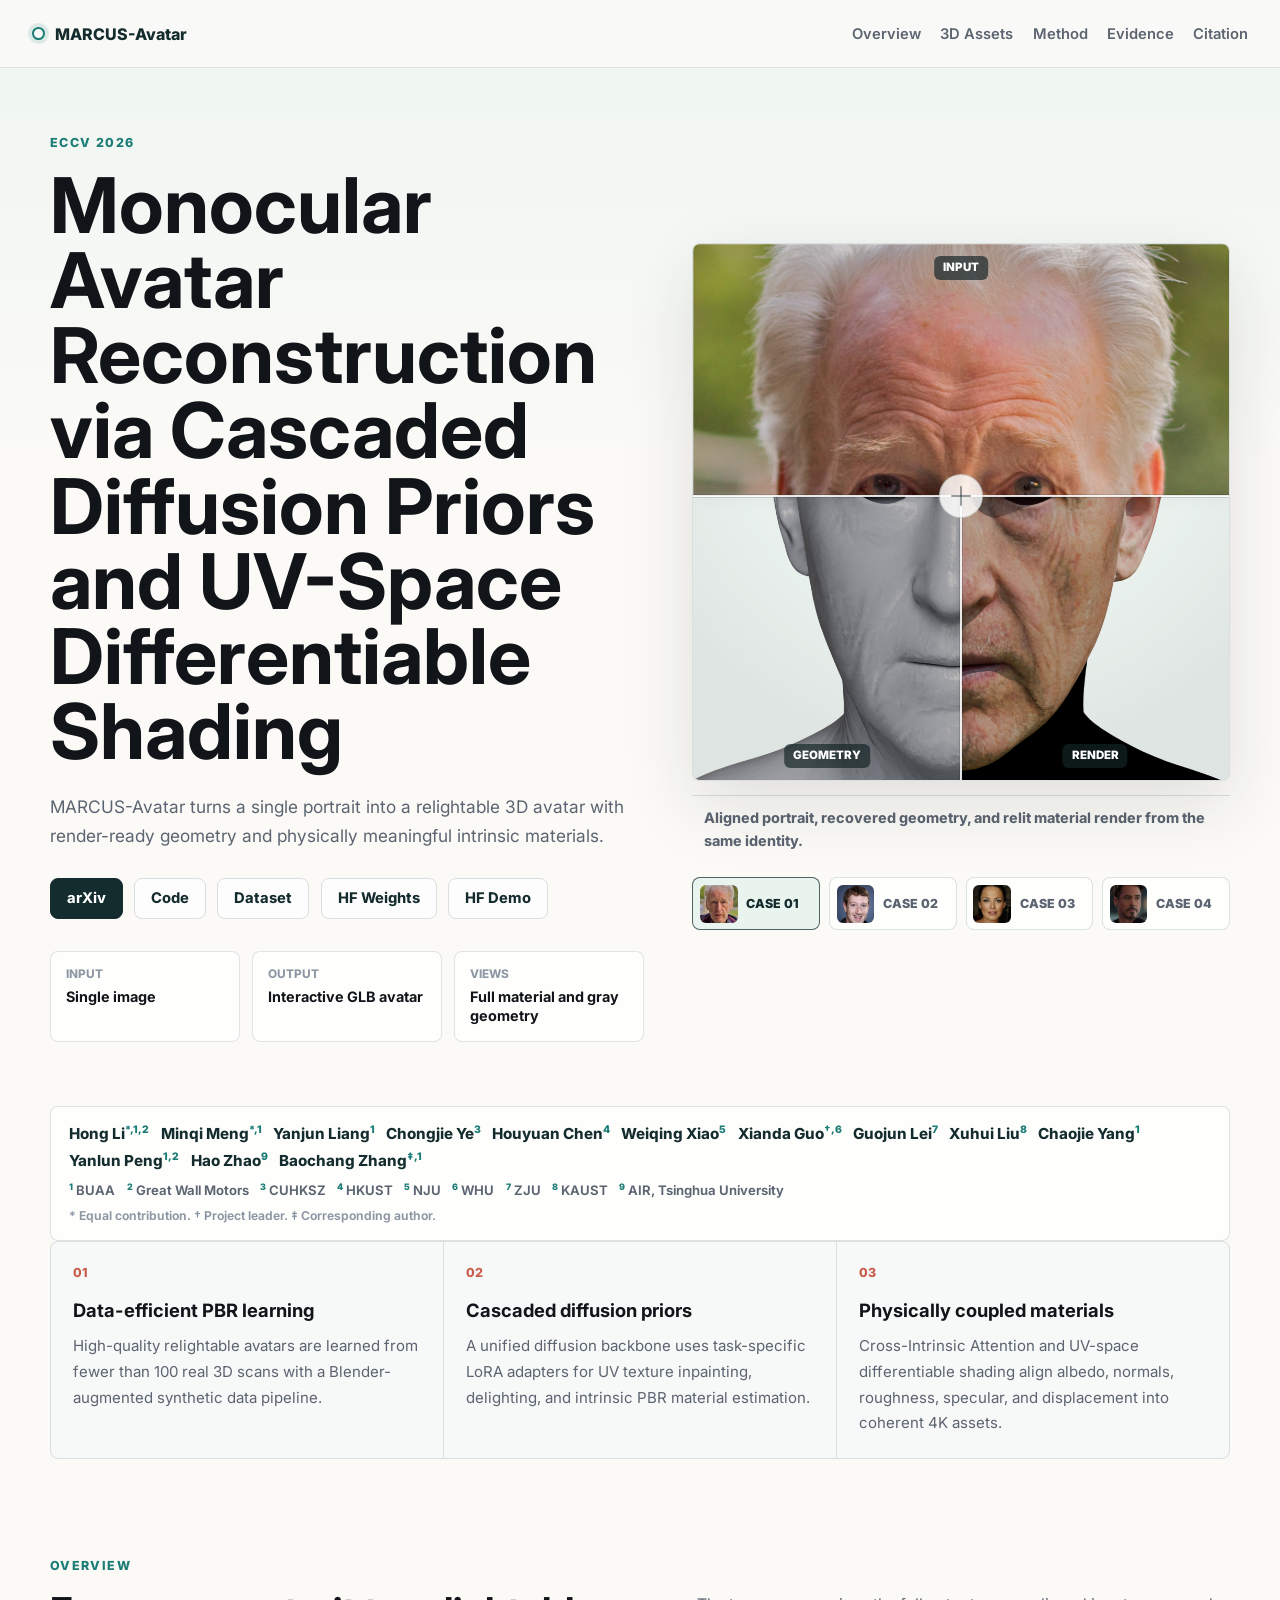
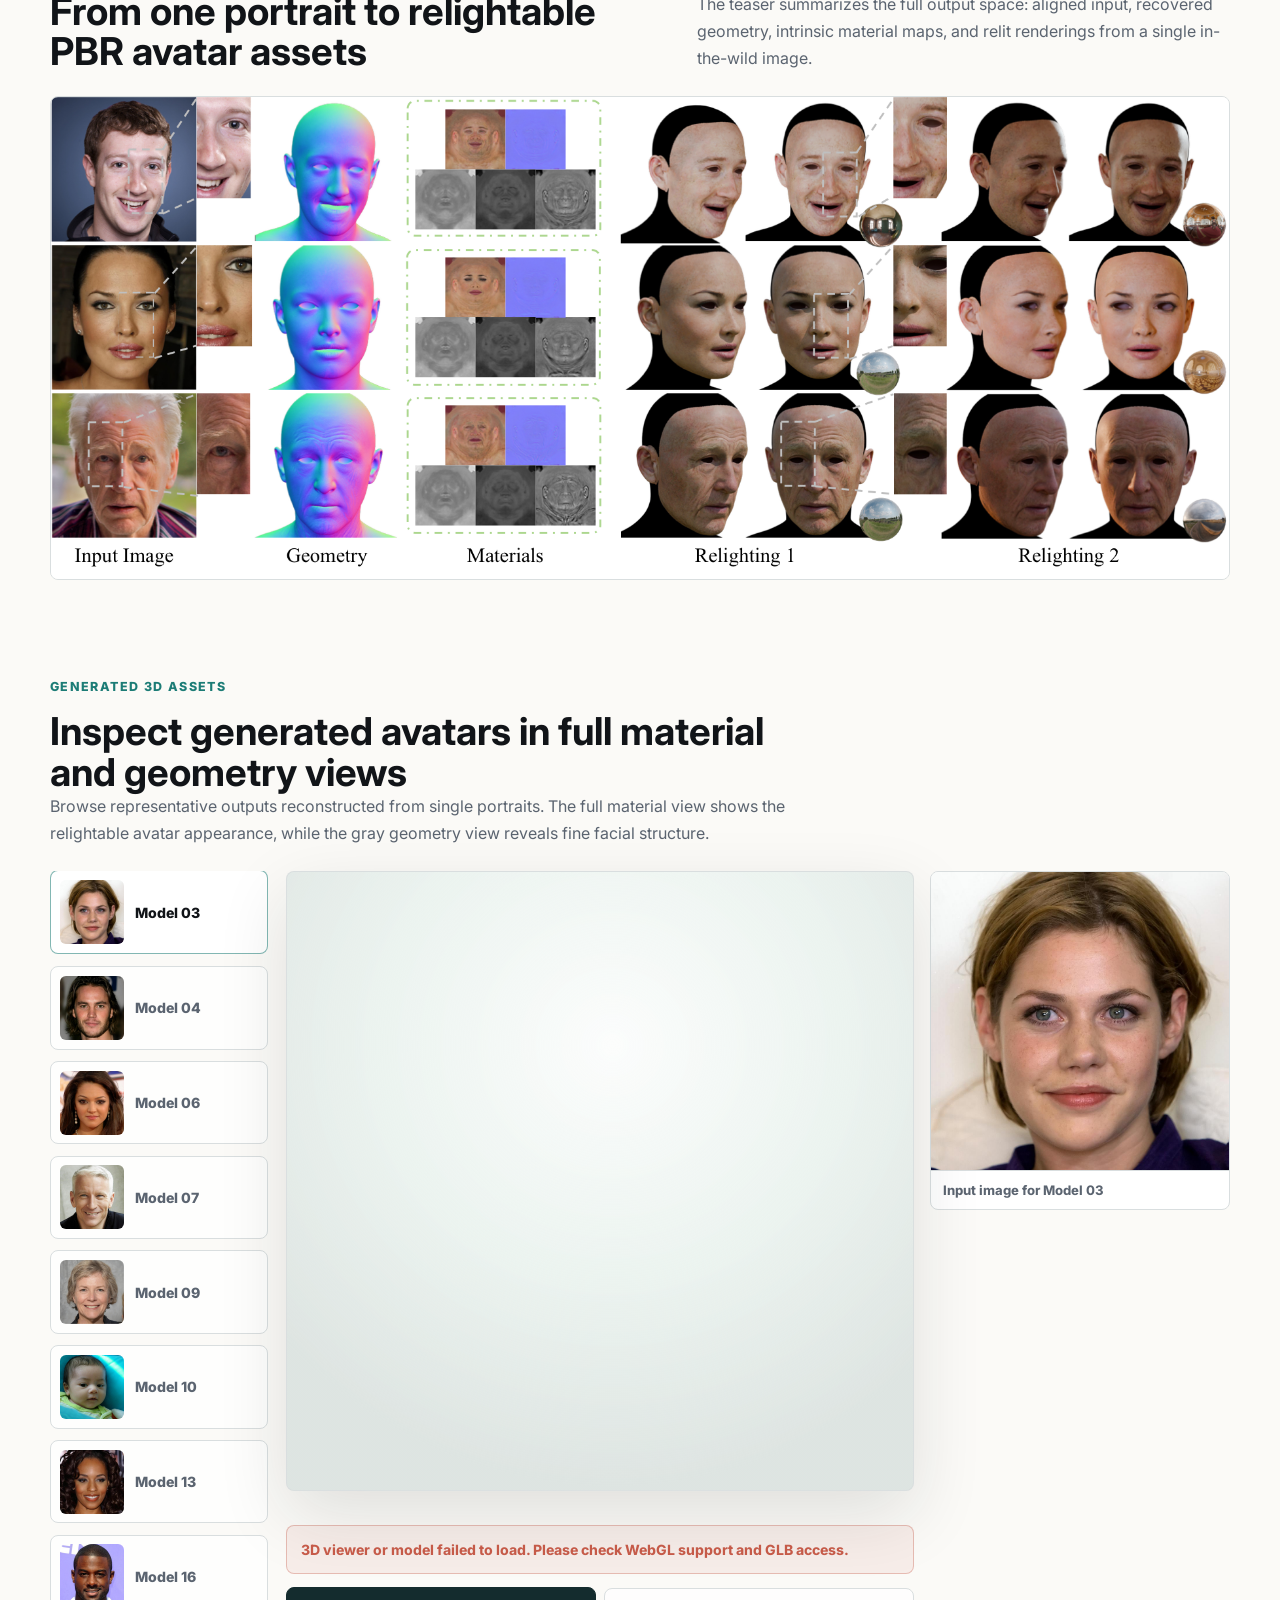
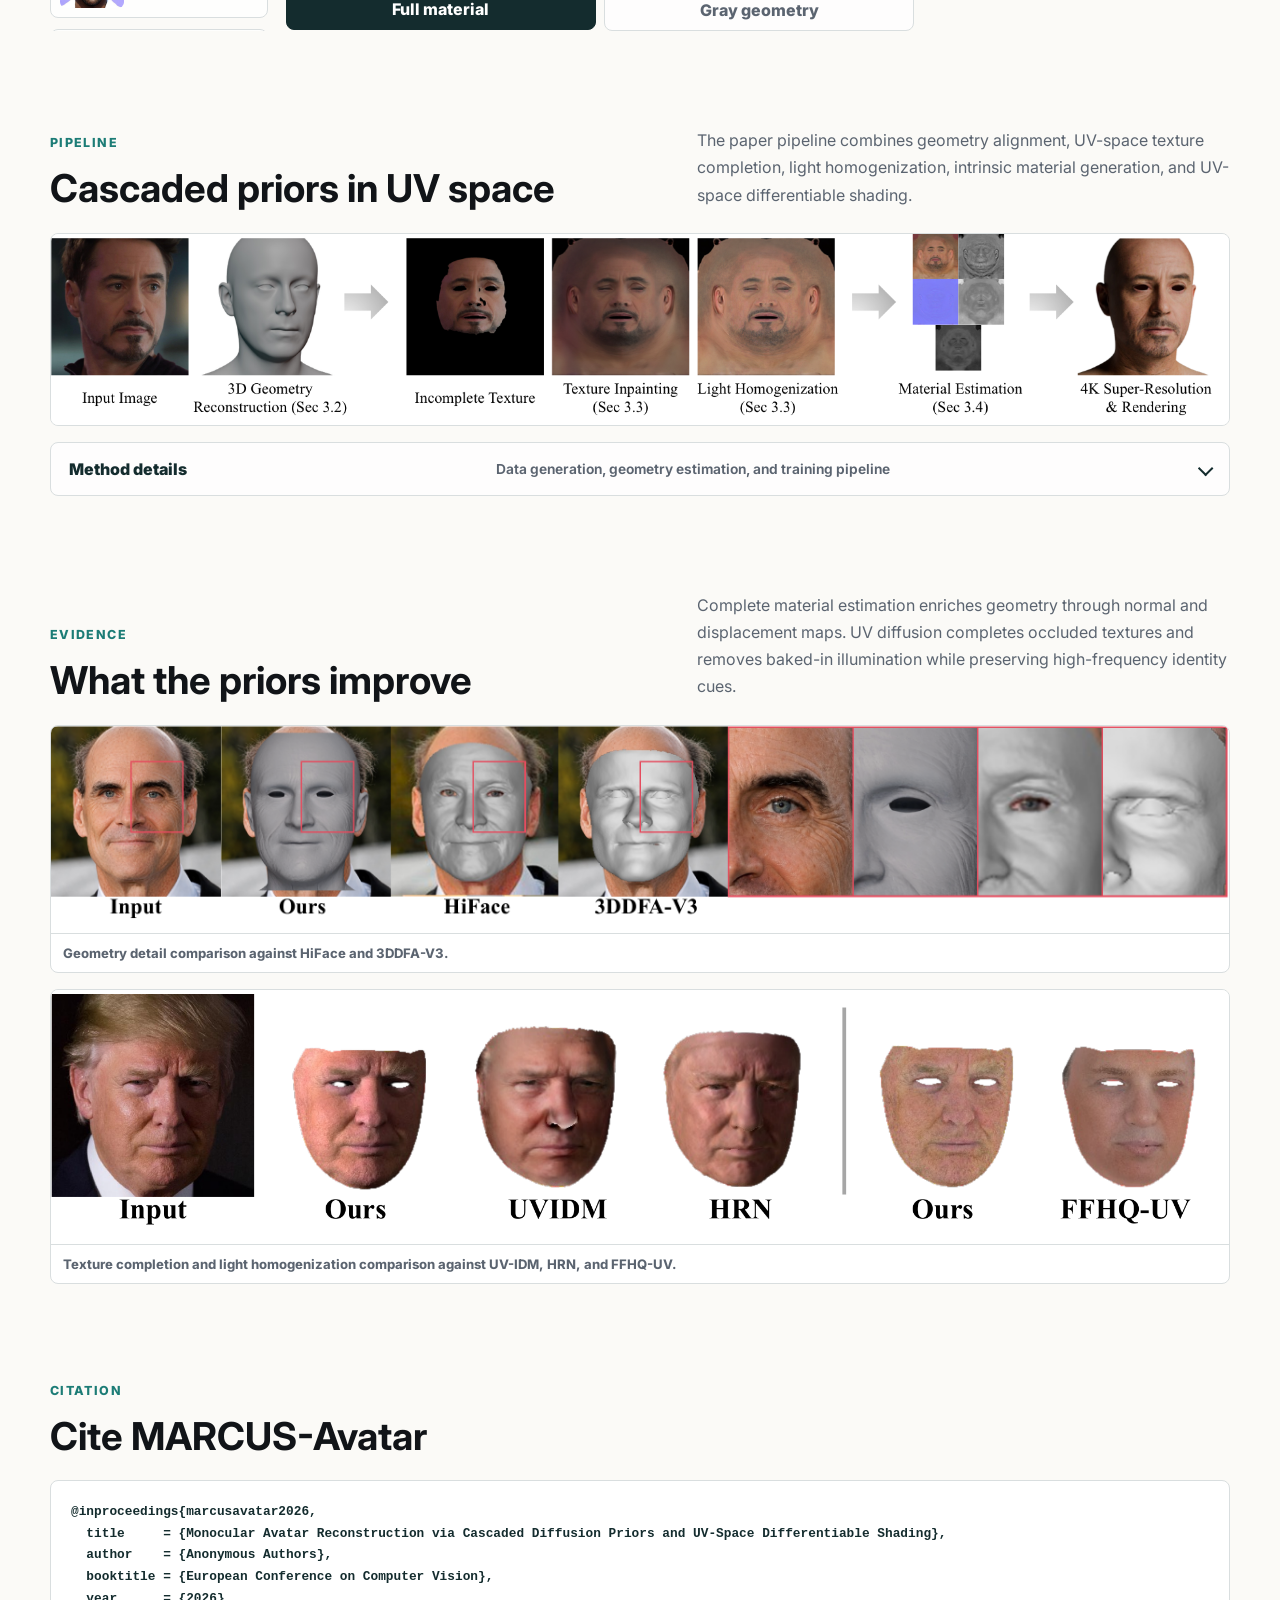
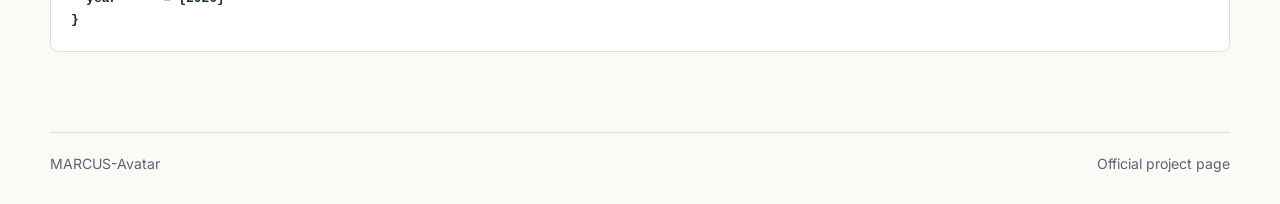
==== index.html @ bec868ec "feat: add author and affiliation strip" ====
<!doctype html>
<html lang="en">
  <head>
    <meta charset="utf-8" />
    <meta name="viewport" content="width=device-width, initial-scale=1" />
    <meta
      name="description"
      content="Official project page for MARCUS-Avatar, a monocular avatar reconstruction method with cascaded diffusion priors and UV-space differentiable shading."
    />
    <title>MARCUS-Avatar</title>
    <link rel="preconnect" href="https://fonts.googleapis.com" />
    <link rel="preconnect" href="https://fonts.gstatic.com" crossorigin />
    <link
      href="https://fonts.googleapis.com/css2?family=Inter:wght@400;500;600;700;800&display=swap"
      rel="stylesheet"
    />
    <script>
      document.documentElement.classList.add("js");
    </script>
    <script type="module" src="assets/vendor/model-viewer.min.js"></script>
    <script>
      window.addEventListener("DOMContentLoaded", () => {
        window.setTimeout(() => {
          if (!customElements.get("model-viewer")) {
            document.documentElement.classList.add("model-viewer-failed");
          }
        }, 1500);
      });
    </script>
    <link rel="stylesheet" href="styles.css" />
  </head>
  <body>
    <header class="site-header" aria-label="Primary">
      <a class="brand" href="#top" aria-label="MARCUS-Avatar home">
        <span class="brand-mark"></span>
        <span>MARCUS-Avatar</span>
      </a>
      <nav class="nav-links" aria-label="Sections">
        <a href="#overview">Overview</a>
        <a href="#assets">3D Assets</a>
        <a href="#method">Method</a>
        <a href="#evidence">Evidence</a>
        <a href="#citation">Citation</a>
      </nav>
    </header>

    <main id="top">
      <section class="hero section-band">
        <div class="hero-copy reveal">
          <p class="eyebrow">ECCV 2026</p>
          <h1>Monocular Avatar Reconstruction via Cascaded Diffusion Priors and UV-Space Differentiable Shading</h1>
          <p class="hero-lede">
            MARCUS-Avatar turns a single portrait into a relightable 3D avatar with render-ready geometry and
            physically meaningful intrinsic materials.
          </p>
          <div class="action-row" aria-label="Project links">
            <a class="action primary" href="#">arXiv</a>
            <a class="action" href="https://github.com/Luh1124/MARCUS-Avatar">Code</a>
            <a class="action" href="#">Dataset</a>
            <a class="action" href="#">HF Weights</a>
            <a class="action" href="#">HF Demo</a>
          </div>
          <dl class="hero-stats" aria-label="Highlights">
            <div>
              <dt>Input</dt>
              <dd>Single image</dd>
            </div>
            <div>
              <dt>Output</dt>
              <dd>Interactive GLB avatar</dd>
            </div>
            <div>
              <dt>Views</dt>
              <dd>Full material and gray geometry</dd>
            </div>
          </dl>
        </div>

        <div class="hero-stage reveal" aria-label="MARCUS-Avatar layered comparison">
          <figure class="tri-compare" data-tri-compare style="--split-x: 50%; --split-y: 47%">
            <div class="compare-frame">
              <img
                class="compare-layer compare-input"
                src="assets/cover/21220/hr_align_img.png"
                alt="Aligned input portrait"
              />
              <img class="compare-layer compare-geometry" src="assets/cover/21220/geo.png" alt="Recovered geometry" />
              <img
                class="compare-layer compare-render"
                src="assets/cover/21220/r00.png"
                alt="Relit material render"
              />
              <span class="compare-divider compare-divider-y" aria-hidden="true"></span>
              <span class="compare-divider compare-divider-x" aria-hidden="true"></span>
              <button
                class="compare-handle"
                data-control="corner"
                type="button"
                aria-label="Move comparison split point"
                aria-valuetext="X 50%, Y 47%"
              ></button>
              <div class="compare-labels" aria-hidden="true">
                <span class="compare-label-input">Input</span>
                <span class="compare-label-geometry">Geometry</span>
                <span class="compare-label-render">Render</span>
              </div>
            </div>
            <figcaption>Aligned portrait, recovered geometry, and relit material render from the same identity.</figcaption>
            <div class="compare-casebar" aria-label="Comparison identity">
              <button class="compare-case is-active" data-cover-case="0" type="button" aria-pressed="true">
                <img src="assets/cover/21220/hr_align_img.png" alt="" />
                <span>Case 01</span>
              </button>
              <button class="compare-case" data-cover-case="1" type="button" aria-pressed="false">
                <img src="assets/cover/zakeboge/hr_align_img.png" alt="" />
                <span>Case 02</span>
              </button>
              <button class="compare-case" data-cover-case="2" type="button" aria-pressed="false">
                <img src="assets/cover/res_1768932471/hr_align_img.png" alt="" />
                <span>Case 03</span>
              </button>
              <button class="compare-case" data-cover-case="3" type="button" aria-pressed="false">
                <img src="assets/cover/res_1768655527/hr_align_img.png" alt="" />
                <span>Case 04</span>
              </button>
            </div>
          </figure>
        </div>
      </section>

      <section class="author-section section-band reveal" aria-label="Authors and affiliations">
        <div class="author-block">
          <p class="author-list">
            <span>Hong Li<sup>*,1,2</sup></span>
            <span>Minqi Meng<sup>*,1</sup></span>
            <span>Yanjun Liang<sup>1</sup></span>
            <span>Chongjie Ye<sup>3</sup></span>
            <span>Houyuan Chen<sup>4</sup></span>
            <span>Weiqing Xiao<sup>5</sup></span>
            <span>Xianda Guo<sup>†,6</sup></span>
            <span>Guojun Lei<sup>7</sup></span>
            <span>Xuhui Liu<sup>8</sup></span>
            <span>Chaojie Yang<sup>1</sup></span>
            <span>Yanlun Peng<sup>1,2</sup></span>
            <span>Hao Zhao<sup>9</sup></span>
            <span>Baochang Zhang<sup>‡,1</sup></span>
          </p>
          <p class="affiliation-list">
            <span><sup>1</sup> BUAA</span>
            <span><sup>2</sup> Great Wall Motors</span>
            <span><sup>3</sup> CUHKSZ</span>
            <span><sup>4</sup> HKUST</span>
            <span><sup>5</sup> NJU</span>
            <span><sup>6</sup> WHU</span>
            <span><sup>7</sup> ZJU</span>
            <span><sup>8</sup> KAUST</span>
            <span><sup>9</sup> AIR, Tsinghua University</span>
          </p>
          <p class="author-notes">* Equal contribution. † Project leader. ‡ Corresponding author.</p>
        </div>
      </section>

      <section class="intro-grid section-band reveal" aria-label="Method highlights">
        <article>
          <span class="kicker">01</span>
          <h2>Data-efficient PBR learning</h2>
          <p>
            High-quality relightable avatars are learned from fewer than 100 real 3D scans with a Blender-augmented
            synthetic data pipeline.
          </p>
        </article>
        <article>
          <span class="kicker">02</span>
          <h2>Cascaded diffusion priors</h2>
          <p>
            A unified diffusion backbone uses task-specific LoRA adapters for UV texture inpainting, delighting, and
            intrinsic PBR material estimation.
          </p>
        </article>
        <article>
          <span class="kicker">03</span>
          <h2>Physically coupled materials</h2>
          <p>
            Cross-Intrinsic Attention and UV-space differentiable shading align albedo, normals, roughness, specular,
            and displacement into coherent 4K assets.
          </p>
        </article>
      </section>

      <section class="media-section section-band reveal" id="overview">
        <div class="section-heading">
          <div>
            <p class="eyebrow">Overview</p>
            <h2>From one portrait to relightable PBR avatar assets</h2>
          </div>
          <p>
            The teaser summarizes the full output space: aligned input, recovered geometry, intrinsic material maps,
            and relit renderings from a single in-the-wild image.
          </p>
        </div>
        <figure class="wide-figure teaser-figure">
          <img src="assets/paper/teaser.png" alt="MARCUS-Avatar teaser showing input, geometry, materials, and renders" />
        </figure>
      </section>

      <section class="asset-section section-band reveal" id="assets">
        <div class="section-heading compact">
          <p class="eyebrow">Generated 3D Assets</p>
          <h2>Inspect generated avatars in full material and geometry views</h2>
          <p>
            Browse representative outputs reconstructed from single portraits. The full material view shows the
            relightable avatar appearance, while the gray geometry view reveals fine facial structure.
          </p>
        </div>

        <div class="asset-showcase">
          <aside class="asset-grid" aria-label="Supplement model cases">
            <button class="asset-button is-active" data-case="0" type="button">
              <img src="assets/supplement/models/model-03/input.jpg" alt="" />
              <span>Model 03</span>
            </button>
            <button class="asset-button" data-case="1" type="button">
              <img src="assets/supplement/models/model-04/input.jpg" alt="" />
              <span>Model 04</span>
            </button>
            <button class="asset-button" data-case="2" type="button">
              <img src="assets/supplement/models/model-06/input.jpg" alt="" />
              <span>Model 06</span>
            </button>
            <button class="asset-button" data-case="3" type="button">
              <img src="assets/supplement/models/model-07/input.jpg" alt="" />
              <span>Model 07</span>
            </button>
            <button class="asset-button" data-case="4" type="button">
              <img src="assets/supplement/models/model-09/input.jpg" alt="" />
              <span>Model 09</span>
            </button>
            <button class="asset-button" data-case="5" type="button">
              <img src="assets/supplement/models/model-10/input.jpg" alt="" />
              <span>Model 10</span>
            </button>
            <button class="asset-button" data-case="6" type="button">
              <img src="assets/supplement/models/model-13/input.jpg" alt="" />
              <span>Model 13</span>
            </button>
            <button class="asset-button" data-case="7" type="button">
              <img src="assets/supplement/models/model-16/input.jpg" alt="" />
              <span>Model 16</span>
            </button>
            <button class="asset-button" data-case="8" type="button">
              <img src="assets/supplement/models/model-18/input.jpg" alt="" />
              <span>Model 18</span>
            </button>
          </aside>

          <div class="asset-viewer">
            <model-viewer
              id="assetModel"
              class="result-model"
              src="assets/supplement/models/model-03/full.glb"
              camera-controls
              loading="eager"
              reveal="auto"
              shadow-intensity="0.7"
              exposure="0.95"
              camera-orbit="0deg 80deg 6m"
              field-of-view="28deg"
              alt="Selected supplement GLB avatar"
            ></model-viewer>
            <p class="viewer-warning">3D viewer or model failed to load. Please check WebGL support and GLB access.</p>
            <div class="mode-toggle" aria-label="Selected model display mode">
              <button class="variant-button is-active" data-target="asset" data-variant="full" type="button">Full material</button>
              <button class="variant-button" data-target="asset" data-variant="geometry" type="button">Gray geometry</button>
            </div>
          </div>

          <figure class="input-panel">
            <img id="assetInput" src="assets/supplement/models/model-03/input.jpg" alt="Selected input portrait" />
            <figcaption id="assetCaption">Input image for Model 03</figcaption>
          </figure>
        </div>
      </section>

      <section class="media-section section-band reveal" id="method">
        <div class="section-heading">
          <div>
            <p class="eyebrow">Pipeline</p>
            <h2>Cascaded priors in UV space</h2>
          </div>
          <p>
            The paper pipeline combines geometry alignment, UV-space texture completion, light homogenization,
            intrinsic material generation, and UV-space differentiable shading.
          </p>
        </div>
        <figure class="wide-figure">
          <img src="assets/paper/pipeline.png" alt="MARCUS-Avatar paper pipeline figure" />
        </figure>
        <details class="method-details">
          <summary>
            <span>Method details</span>
            <small>Data generation, geometry estimation, and training pipeline</small>
          </summary>
          <div class="method-detail-grid">
            <figure class="wide-figure">
              <img src="assets/paper/method-datapipeline.png" alt="Synthetic data generation pipeline" />
              <figcaption>Synthetic data generation for UV-space supervision.</figcaption>
            </figure>
            <figure class="wide-figure">
              <img src="assets/paper/method-georecon.png" alt="Geometry estimation model" />
              <figcaption>Geometry estimation with local image features and semantic priors.</figcaption>
            </figure>
            <figure class="wide-figure">
              <img src="assets/paper/method-trainpipe.png" alt="Cascaded diffusion training pipeline" />
              <figcaption>Cascaded diffusion training for inpainting, delighting, and PBR material estimation.</figcaption>
            </figure>
          </div>
        </details>
      </section>

      <section class="media-section section-band reveal" id="evidence">
        <div class="section-heading">
          <div>
            <p class="eyebrow">Evidence</p>
            <h2>What the priors improve</h2>
          </div>
          <p>
            Complete material estimation enriches geometry through normal and displacement maps. UV diffusion
            completes occluded textures and removes baked-in illumination while preserving high-frequency identity cues.
          </p>
        </div>
        <div class="evidence-stack">
          <figure class="wide-figure">
            <img src="assets/paper/rebuttal-r1.png" alt="Geometry detail comparison against HiFace and 3DDFA-V3" />
            <figcaption>Geometry detail comparison against HiFace and 3DDFA-V3.</figcaption>
          </figure>
          <figure class="wide-figure">
            <img src="assets/paper/rebuttal-r3.png" alt="Texture completion and light homogenization comparison" />
            <figcaption>Texture completion and light homogenization comparison against UV-IDM, HRN, and FFHQ-UV.</figcaption>
          </figure>
        </div>
      </section>

      <section class="citation section-band reveal" id="citation">
        <div class="section-heading compact">
          <p class="eyebrow">Citation</p>
          <h2>Cite MARCUS-Avatar</h2>
        </div>
        <pre class="bibtex"><code>@inproceedings{marcusavatar2026,
  title     = {Monocular Avatar Reconstruction via Cascaded Diffusion Priors and UV-Space Differentiable Shading},
  author    = {Anonymous Authors},
  booktitle = {European Conference on Computer Vision},
  year      = {2026}
}</code></pre>
      </section>
    </main>

    <footer class="site-footer">
      <span>MARCUS-Avatar</span>
      <span>Official project page</span>
    </footer>

    <script src="script.js"></script>
  </body>
</html>
---- styles.css ----
:root {
  color-scheme: light;
  --ink: #111418;
  --muted: #5b6470;
  --soft: #8c96a3;
  --paper: #fbfaf7;
  --surface: #ffffff;
  --line: #d9dedf;
  --deep: #142c2e;
  --teal: #1c7c76;
  --mint: #e8f3ee;
  --amber: #c98228;
  --coral: #c95c4a;
  --shadow: 0 24px 70px rgba(22, 31, 34, 0.12);
  --max: 1180px;
}

* {
  box-sizing: border-box;
}

html {
  scroll-behavior: smooth;
}

body {
  margin: 0;
  background:
    linear-gradient(180deg, rgba(232, 243, 238, 0.7), rgba(251, 250, 247, 0) 460px),
    var(--paper);
  color: var(--ink);
  font-family: Inter, ui-sans-serif, system-ui, -apple-system, BlinkMacSystemFont, "Segoe UI", sans-serif;
  letter-spacing: 0;
}

img,
model-viewer {
  display: block;
  max-width: 100%;
}

a {
  color: inherit;
  text-decoration: none;
}

button {
  font: inherit;
}

.site-header {
  position: sticky;
  top: 0;
  z-index: 20;
  display: flex;
  align-items: center;
  justify-content: space-between;
  gap: 1rem;
  min-height: 68px;
  padding: 0 2rem;
  border-bottom: 1px solid rgba(217, 222, 223, 0.86);
  background: rgba(251, 250, 247, 0.88);
  backdrop-filter: blur(18px);
}

.brand {
  display: inline-flex;
  align-items: center;
  gap: 0.65rem;
  color: var(--deep);
  font-weight: 800;
}

.brand-mark {
  width: 0.8rem;
  height: 0.8rem;
  border: 2px solid var(--teal);
  border-radius: 50%;
  box-shadow: 0 0 0 4px rgba(28, 124, 118, 0.13);
}

.nav-links {
  display: flex;
  align-items: center;
  gap: 1.2rem;
  color: var(--muted);
  font-size: 0.92rem;
  font-weight: 600;
}

.nav-links a {
  transition: color 180ms ease;
}

.nav-links a:hover {
  color: var(--ink);
}

.section-band {
  width: min(var(--max), calc(100% - 3rem));
  margin: 0 auto;
}

.hero {
  display: grid;
  grid-template-columns: minmax(0, 1.05fr) minmax(320px, 0.95fr);
  gap: 3rem;
  align-items: center;
  min-height: calc(100vh - 68px);
  padding: 4rem 0 3rem;
}

.hero-copy {
  max-width: 720px;
}

.eyebrow {
  margin: 0 0 0.9rem;
  color: var(--teal);
  font-size: 0.78rem;
  font-weight: 800;
  letter-spacing: 0.11em;
  text-transform: uppercase;
}

h1,
h2 {
  margin: 0;
  color: var(--ink);
  letter-spacing: 0;
}

h1 {
  max-width: 760px;
  font-size: clamp(2.55rem, 6vw, 4.9rem);
  line-height: 0.98;
}

h2 {
  font-size: clamp(1.65rem, 3vw, 2.6rem);
  line-height: 1.06;
}

p {
  color: var(--muted);
  line-height: 1.7;
}

.author-section {
  margin-top: 1rem;
  padding: 1rem 1.15rem;
  border: 1px solid rgba(217, 222, 223, 0.86);
  border-radius: 8px;
  background: rgba(255, 255, 255, 0.68);
}

.author-block {
  display: grid;
  gap: 0.5rem;
  max-width: 100%;
}

.author-list,
.affiliation-list,
.author-notes {
  margin: 0;
}

.author-list,
.affiliation-list {
  display: flex;
  flex-wrap: wrap;
  gap: 0.3rem 0.7rem;
}

.author-list {
  color: var(--deep);
  font-size: 0.95rem;
  font-weight: 760;
  line-height: 1.5;
}

.author-list span {
  white-space: nowrap;
}

.author-list sup,
.affiliation-list sup {
  color: var(--teal);
  font-size: 0.68em;
  font-weight: 850;
  line-height: 0;
}

.affiliation-list {
  color: var(--muted);
  font-size: 0.82rem;
  font-weight: 650;
  line-height: 1.45;
}

.author-notes {
  color: var(--soft);
  font-size: 0.76rem;
  font-weight: 650;
  line-height: 1.35;
}

.hero-lede {
  max-width: 660px;
  margin: 1.4rem 0 0;
  font-size: 1.08rem;
}

.action-row {
  display: flex;
  flex-wrap: wrap;
  gap: 0.7rem;
  margin: 1.7rem 0 0;
}

.action {
  display: inline-flex;
  align-items: center;
  justify-content: center;
  min-height: 2.55rem;
  padding: 0 1rem;
  border: 1px solid var(--line);
  border-radius: 8px;
  background: rgba(255, 255, 255, 0.74);
  color: var(--deep);
  font-size: 0.92rem;
  font-weight: 750;
  transition:
    transform 180ms ease,
    border-color 180ms ease,
    background 180ms ease;
}

.action:hover {
  transform: translateY(-1px);
  border-color: rgba(28, 124, 118, 0.5);
  background: var(--surface);
}

.action.primary {
  border-color: var(--deep);
  background: var(--deep);
  color: #ffffff;
}

.hero-stats {
  display: grid;
  grid-template-columns: repeat(3, minmax(0, 1fr));
  gap: 0.75rem;
  margin: 2rem 0 0;
}

.hero-stats div {
  min-width: 0;
  padding: 0.95rem;
  border: 1px solid rgba(217, 222, 223, 0.8);
  border-radius: 8px;
  background: rgba(255, 255, 255, 0.68);
}

.hero-stats dt {
  margin: 0 0 0.35rem;
  color: var(--soft);
  font-size: 0.74rem;
  font-weight: 750;
  text-transform: uppercase;
}

.hero-stats dd {
  margin: 0;
  color: var(--ink);
  font-size: 0.9rem;
  font-weight: 700;
  line-height: 1.35;
}

.hero-stage {
  position: relative;
  display: grid;
  gap: 1rem;
}

.tri-compare {
  display: grid;
  gap: 0.9rem;
  margin: 0;
}

.compare-frame {
  position: relative;
  aspect-ratio: 1;
  border: 1px solid rgba(217, 222, 223, 0.86);
  border-radius: 8px;
  background:
    radial-gradient(circle at 52% 28%, rgba(255, 255, 255, 0.8), rgba(232, 243, 238, 0.44) 42%, rgba(20, 44, 46, 0.08) 80%),
    #eff4f1;
  box-shadow: var(--shadow);
  cursor: pointer;
  overflow: hidden;
}

.compare-layer {
  position: absolute;
  inset: 0;
  width: 100%;
  height: 100%;
  object-fit: cover;
}

.compare-input {
  z-index: 1;
  clip-path: polygon(0 0, 100% 0, 100% var(--split-y), 0 var(--split-y));
}

.compare-geometry {
  z-index: 2;
  clip-path: polygon(0 var(--split-y), var(--split-x) var(--split-y), var(--split-x) 100%, 0 100%);
}

.compare-render {
  z-index: 3;
  clip-path: polygon(var(--split-x) var(--split-y), 100% var(--split-y), 100% 100%, var(--split-x) 100%);
}

.compare-divider {
  position: absolute;
  z-index: 5;
  background: rgba(255, 255, 255, 0.86);
  box-shadow: 0 0 0 1px rgba(20, 36, 38, 0.16), 0 0 16px rgba(20, 36, 38, 0.18);
}

.compare-divider-y {
  top: var(--split-y);
  right: 0;
  left: 0;
  height: 2px;
  transform: translateY(-1px);
}

.compare-divider-x {
  top: var(--split-y);
  bottom: 0;
  left: var(--split-x);
  width: 2px;
  transform: translateX(-1px);
}

.compare-handle {
  position: absolute;
  top: var(--split-y);
  left: var(--split-x);
  z-index: 7;
  width: 44px;
  height: 44px;
  border: 1px solid rgba(20, 36, 38, 0.18);
  border-radius: 50%;
  background: rgba(255, 255, 255, 0.82);
  box-shadow: var(--shadow);
  cursor: grab;
  touch-action: none;
  transform: translate(-50%, -50%);
}

.compare-handle:active {
  cursor: grabbing;
}

.compare-handle:focus-visible {
  outline: 3px solid rgba(14, 127, 122, 0.38);
  outline-offset: 3px;
}

.compare-handle::before,
.compare-handle::after {
  position: absolute;
  top: 50%;
  left: 50%;
  border-radius: 999px;
  background: rgba(20, 36, 38, 0.44);
  content: "";
  transform: translate(-50%, -50%);
}

.compare-handle::before {
  width: 20px;
  height: 2px;
}

.compare-handle::after {
  width: 2px;
  height: 20px;
}

.compare-labels {
  position: absolute;
  inset: 0;
  z-index: 6;
  pointer-events: none;
}

.compare-labels span {
  position: absolute;
  padding: 0.38rem 0.55rem;
  border-radius: 6px;
  background: rgba(20, 36, 38, 0.68);
  color: #fff;
  font-size: 0.72rem;
  font-weight: 850;
  line-height: 1;
  text-transform: uppercase;
}

.compare-label-input {
  top: 0.75rem;
  left: 50%;
  transform: translateX(-50%);
}

.compare-label-geometry {
  bottom: 0.75rem;
  left: clamp(2.5rem, calc(var(--split-x) / 2), calc(100% - 2.5rem));
  transform: translateX(-50%);
}

.compare-label-render {
  right: clamp(2.5rem, calc((100% - var(--split-x)) / 2), calc(100% - 2.5rem));
  bottom: 0.75rem;
  transform: translateX(50%);
}

.tri-compare figcaption {
  margin: 0;
  color: var(--muted);
  font-size: 0.9rem;
  line-height: 1.55;
}

.compare-casebar {
  display: grid;
  grid-template-columns: repeat(auto-fit, minmax(7.75rem, 1fr));
  gap: 0.55rem;
}

.compare-case {
  display: grid;
  grid-template-columns: 2.35rem minmax(0, 1fr);
  align-items: center;
  gap: 0.55rem;
  min-width: 0;
  padding: 0.42rem;
  border: 1px solid rgba(217, 222, 223, 0.9);
  border-radius: 8px;
  background: rgba(255, 255, 255, 0.68);
  color: var(--muted);
  cursor: pointer;
  text-align: left;
  transition:
    transform 180ms ease,
    border-color 180ms ease,
    background 180ms ease,
    color 180ms ease;
}

.compare-case:hover {
  transform: translateY(-1px);
  border-color: rgba(28, 124, 118, 0.42);
  color: var(--ink);
}

.compare-case.is-active {
  border-color: rgba(20, 44, 46, 0.72);
  background: rgba(232, 243, 238, 0.9);
  color: var(--deep);
}

.compare-case:focus-visible {
  outline: 3px solid rgba(14, 127, 122, 0.34);
  outline-offset: 2px;
}

.compare-case img {
  width: 2.35rem;
  aspect-ratio: 1;
  border-radius: 6px;
  object-fit: cover;
  background: var(--surface);
}

.compare-case span {
  overflow: hidden;
  color: inherit;
  font-size: 0.78rem;
  font-weight: 850;
  line-height: 1.1;
  text-overflow: ellipsis;
  text-transform: uppercase;
  white-space: nowrap;
}

.hero-model,
.result-model {
  width: 100%;
  min-height: 540px;
  border: 1px solid rgba(217, 222, 223, 0.86);
  border-radius: 8px;
  background:
    radial-gradient(circle at 52% 28%, rgba(255, 255, 255, 0.8), rgba(232, 243, 238, 0.44) 42%, rgba(20, 44, 46, 0.08) 80%),
    #eff4f1;
  box-shadow: var(--shadow);
  overflow: hidden;
}

.viewer-warning {
  display: none;
  margin: -0.25rem 0 0;
  padding: 0.75rem 0.9rem;
  border: 1px solid rgba(201, 92, 74, 0.35);
  border-radius: 8px;
  background: rgba(201, 92, 74, 0.08);
  color: var(--coral);
  font-size: 0.88rem;
  font-weight: 750;
}

.model-viewer-failed .viewer-warning {
  display: block;
}

model-viewer[data-load-state="error"] + .viewer-warning {
  display: block;
}

.hero-strip {
  display: grid;
  grid-template-columns: repeat(4, minmax(0, 1fr));
  gap: 0.65rem;
}

.hero-strip img {
  width: 100%;
  aspect-ratio: 1;
  object-fit: cover;
  border: 1px solid var(--line);
  border-radius: 8px;
  background: var(--surface);
}

.intro-grid {
  display: grid;
  grid-template-columns: repeat(3, minmax(0, 1fr));
  gap: 1px;
  overflow: hidden;
  border: 1px solid var(--line);
  border-radius: 8px;
  background: var(--line);
}

.intro-grid article {
  min-width: 0;
  padding: 1.4rem;
  background: rgba(255, 255, 255, 0.8);
}

.kicker {
  display: block;
  margin: 0 0 1.2rem;
  color: var(--coral);
  font-size: 0.78rem;
  font-weight: 800;
}

.intro-grid h2 {
  font-size: 1.15rem;
  line-height: 1.22;
}

.intro-grid p {
  margin: 0.75rem 0 0;
  font-size: 0.94rem;
}

.media-section,
.results,
.materials,
.citation {
  padding: 6rem 0 0;
}

.section-heading {
  display: grid;
  grid-template-columns: minmax(0, 0.9fr) minmax(260px, 0.78fr);
  gap: 2rem;
  align-items: end;
  margin-bottom: 1.5rem;
}

.section-heading.compact {
  display: block;
  max-width: 760px;
}

.section-heading p:last-child {
  margin: 0;
}

.wide-figure,
.figure-pair figure,
.material-grid figure,
.result-stack figure {
  margin: 0;
}

.wide-figure {
  overflow: hidden;
  border: 1px solid var(--line);
  border-radius: 8px;
  background: var(--surface);
}

.wide-figure img {
  width: 100%;
}

.showcase {
  display: grid;
  grid-template-columns: 164px minmax(0, 1fr) minmax(220px, 280px);
  gap: 1rem;
  align-items: stretch;
}

.case-list {
  display: grid;
  align-content: start;
  gap: 0.7rem;
}

.case-button {
  display: grid;
  gap: 0.55rem;
  width: 100%;
  padding: 0.55rem;
  border: 1px solid var(--line);
  border-radius: 8px;
  background: rgba(255, 255, 255, 0.72);
  color: var(--muted);
  cursor: pointer;
  text-align: left;
  transition:
    transform 180ms ease,
    border-color 180ms ease,
    color 180ms ease,
    background 180ms ease;
}

.case-button:hover,
.case-button.is-active {
  transform: translateY(-1px);
  border-color: rgba(28, 124, 118, 0.55);
  background: var(--surface);
  color: var(--ink);
}

.case-button img {
  width: 100%;
  aspect-ratio: 1;
  object-fit: cover;
  border-radius: 6px;
}

.case-button span {
  font-size: 0.84rem;
  font-weight: 750;
}

.viewer-panel {
  min-width: 0;
}

.result-model {
  min-height: 620px;
}

.result-stack {
  display: grid;
  grid-template-rows: repeat(2, minmax(0, 1fr));
  gap: 1rem;
}

.result-stack figure,
.material-grid figure {
  overflow: hidden;
  border: 1px solid var(--line);
  border-radius: 8px;
  background: var(--surface);
}

.result-stack img,
.material-grid img {
  width: 100%;
  aspect-ratio: 1;
  object-fit: cover;
  background: #eef2ee;
}

figcaption {
  padding: 0.68rem 0.75rem;
  border-top: 1px solid var(--line);
  color: var(--muted);
  font-size: 0.82rem;
  font-weight: 750;
}

.material-grid {
  display: grid;
  grid-template-columns: repeat(5, minmax(0, 1fr));
  gap: 1rem;
}

.figure-pair {
  display: grid;
  grid-template-columns: repeat(2, minmax(0, 1fr));
  gap: 1rem;
}

.figure-pair figure {
  overflow: hidden;
  border: 1px solid var(--line);
  border-radius: 8px;
  background: var(--surface);
}

.figure-pair img {
  width: 100%;
}

.method-details {
  margin-top: 1rem;
  border: 1px solid var(--line);
  border-radius: 8px;
  background: rgba(255, 255, 255, 0.72);
  overflow: hidden;
}

.method-details summary {
  display: flex;
  align-items: center;
  justify-content: space-between;
  gap: 1rem;
  padding: 1rem 1.1rem;
  color: var(--deep);
  cursor: pointer;
  list-style: none;
}

.method-details summary::-webkit-details-marker {
  display: none;
}

.method-details summary::after {
  width: 0.58rem;
  height: 0.58rem;
  border-right: 2px solid currentColor;
  border-bottom: 2px solid currentColor;
  content: "";
  transform: rotate(45deg);
  transition: transform 180ms ease;
}

.method-details[open] summary {
  border-bottom: 1px solid var(--line);
}

.method-details[open] summary::after {
  transform: rotate(225deg);
}

.method-details summary span {
  font-weight: 850;
}

.method-details summary small {
  color: var(--muted);
  font-size: 0.86rem;
  font-weight: 650;
}

.method-detail-grid {
  display: grid;
  gap: 1rem;
  padding: 1rem;
}

.evidence-stack {
  display: grid;
  gap: 1rem;
}

.bibtex {
  overflow: auto;
  margin: 0;
  padding: 1.25rem;
  border: 1px solid var(--line);
  border-radius: 8px;
  background: var(--surface);
  color: var(--deep);
  font-size: 0.87rem;
  line-height: 1.55;
}

code {
  color: var(--deep);
  font-size: 0.92em;
  font-weight: 650;
}

.mode-toggle {
  display: grid;
  grid-template-columns: repeat(2, minmax(0, 1fr));
  gap: 0.55rem;
}

.variant-button {
  min-height: 2.7rem;
  border: 1px solid var(--line);
  border-radius: 8px;
  background: rgba(255, 255, 255, 0.74);
  color: var(--muted);
  cursor: pointer;
  font-weight: 800;
  transition:
    transform 180ms ease,
    background 180ms ease,
    border-color 180ms ease,
    color 180ms ease;
}

.variant-button:hover,
.variant-button.is-active {
  transform: translateY(-1px);
  border-color: var(--deep);
  background: var(--deep);
  color: #ffffff;
}

.asset-section {
  padding: 6rem 0 0;
}

.asset-showcase {
  display: grid;
  grid-template-columns: 220px minmax(0, 1fr) minmax(220px, 300px);
  gap: 1rem;
  align-items: stretch;
}

.asset-grid {
  display: grid;
  grid-template-columns: 1fr;
  align-content: start;
  gap: 0.7rem;
  max-height: 760px;
  overflow: auto;
  padding-right: 0.15rem;
}

.asset-button {
  display: grid;
  grid-template-columns: 64px minmax(0, 1fr);
  align-items: center;
  gap: 0.7rem;
  width: 100%;
  padding: 0.55rem;
  border: 1px solid var(--line);
  border-radius: 8px;
  background: rgba(255, 255, 255, 0.76);
  color: var(--muted);
  cursor: pointer;
  text-align: left;
  transition:
    transform 180ms ease,
    border-color 180ms ease,
    color 180ms ease,
    background 180ms ease;
}

.asset-button:hover,
.asset-button.is-active {
  transform: translateY(-1px);
  border-color: rgba(28, 124, 118, 0.55);
  background: var(--surface);
  color: var(--ink);
}

.asset-button img {
  width: 64px;
  aspect-ratio: 1;
  object-fit: cover;
  border-radius: 6px;
}

.asset-button span {
  font-size: 0.88rem;
  font-weight: 800;
}

.asset-viewer {
  display: grid;
  grid-template-rows: minmax(0, 1fr) auto;
  gap: 0.85rem;
  min-width: 0;
}

.input-panel {
  align-self: start;
  overflow: hidden;
  margin: 0;
  border: 1px solid var(--line);
  border-radius: 8px;
  background: var(--surface);
}

.input-panel img {
  width: 100%;
  aspect-ratio: 1;
  object-fit: cover;
}

.site-footer {
  display: flex;
  justify-content: space-between;
  gap: 1rem;
  width: min(var(--max), calc(100% - 3rem));
  margin: 5rem auto 0;
  padding: 1.4rem 0 2rem;
  border-top: 1px solid var(--line);
  color: var(--muted);
  font-size: 0.88rem;
}

.js .reveal {
  opacity: 0;
  transform: translateY(18px);
  transition:
    opacity 520ms ease,
    transform 520ms ease;
}

.js .reveal.is-visible {
  opacity: 1;
  transform: translateY(0);
}

@media (prefers-reduced-motion: reduce) {
  html {
    scroll-behavior: auto;
  }

  .js .reveal,
  .action,
  .case-button,
  .compare-case,
  .asset-button,
  .variant-button {
    transition: none;
  }
}

@media (max-width: 980px) {
  .site-header {
    padding: 0 1.25rem;
  }

  .nav-links {
    display: none;
  }

  .hero {
    grid-template-columns: 1fr;
    min-height: auto;
    padding-top: 3rem;
  }

  .hero-model {
    min-height: 480px;
  }

  .section-heading,
  .showcase,
  .figure-pair,
  .asset-showcase {
    grid-template-columns: 1fr;
  }

  .asset-grid {
    grid-template-columns: repeat(4, minmax(0, 1fr));
    max-height: none;
    padding-right: 0;
  }

  .asset-button {
    grid-template-columns: 1fr;
  }

  .asset-button img {
    width: 100%;
  }

  .case-list {
    grid-template-columns: repeat(3, minmax(0, 1fr));
  }

  .result-stack {
    grid-template-columns: repeat(2, minmax(0, 1fr));
    grid-template-rows: none;
  }

  .material-grid {
    grid-template-columns: repeat(3, minmax(0, 1fr));
  }

}

@media (max-width: 680px) {
  .section-band,
  .site-footer {
    width: min(100% - 1.25rem, var(--max));
  }

  .hero {
    gap: 2rem;
    padding: 2rem 0 2.4rem;
  }

  h1 {
    font-size: clamp(2.35rem, 14vw, 4rem);
  }

  .hero-lede {
    font-size: 1rem;
  }

  .hero-stats,
  .intro-grid,
  .material-grid,
  .result-stack {
    grid-template-columns: 1fr;
  }

  .hero-model,
  .result-model {
    min-height: 410px;
  }

  .hero-strip {
    grid-template-columns: repeat(2, minmax(0, 1fr));
  }

  .compare-case {
    grid-template-columns: 1fr;
    justify-items: center;
    gap: 0.35rem;
    padding: 0.35rem;
    text-align: center;
  }

  .compare-case img {
    width: 100%;
    max-width: 3.1rem;
  }

  .compare-case span {
    font-size: 0.68rem;
  }

  .method-details summary {
    align-items: flex-start;
  }

  .method-details summary span,
  .method-details summary small {
    display: block;
  }

  .method-details summary small {
    margin-top: 0.25rem;
  }

  .case-list {
    grid-template-columns: 1fr;
  }

  .asset-grid {
    grid-template-columns: repeat(2, minmax(0, 1fr));
  }

  .media-section,
  .asset-section,
  .results,
  .materials,
  .citation {
    padding-top: 4.2rem;
  }

  .site-footer {
    display: grid;
  }
}
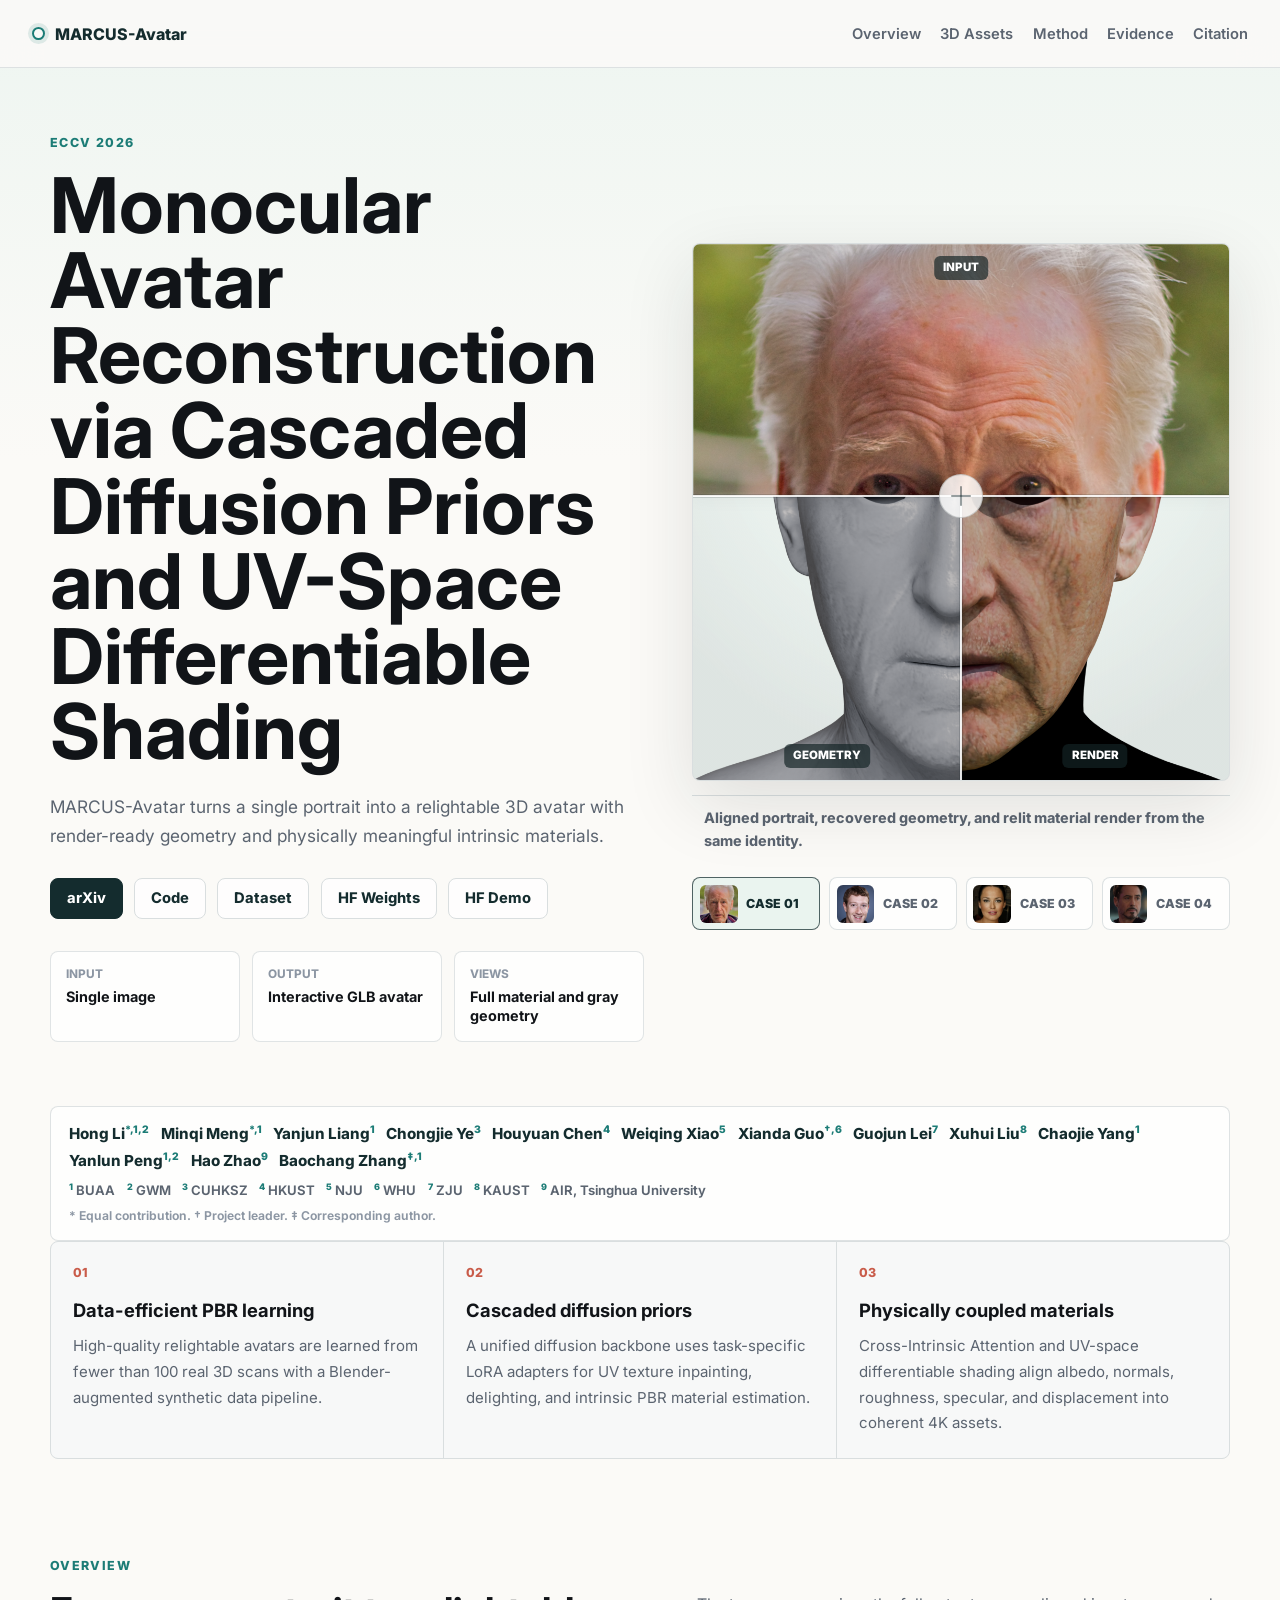
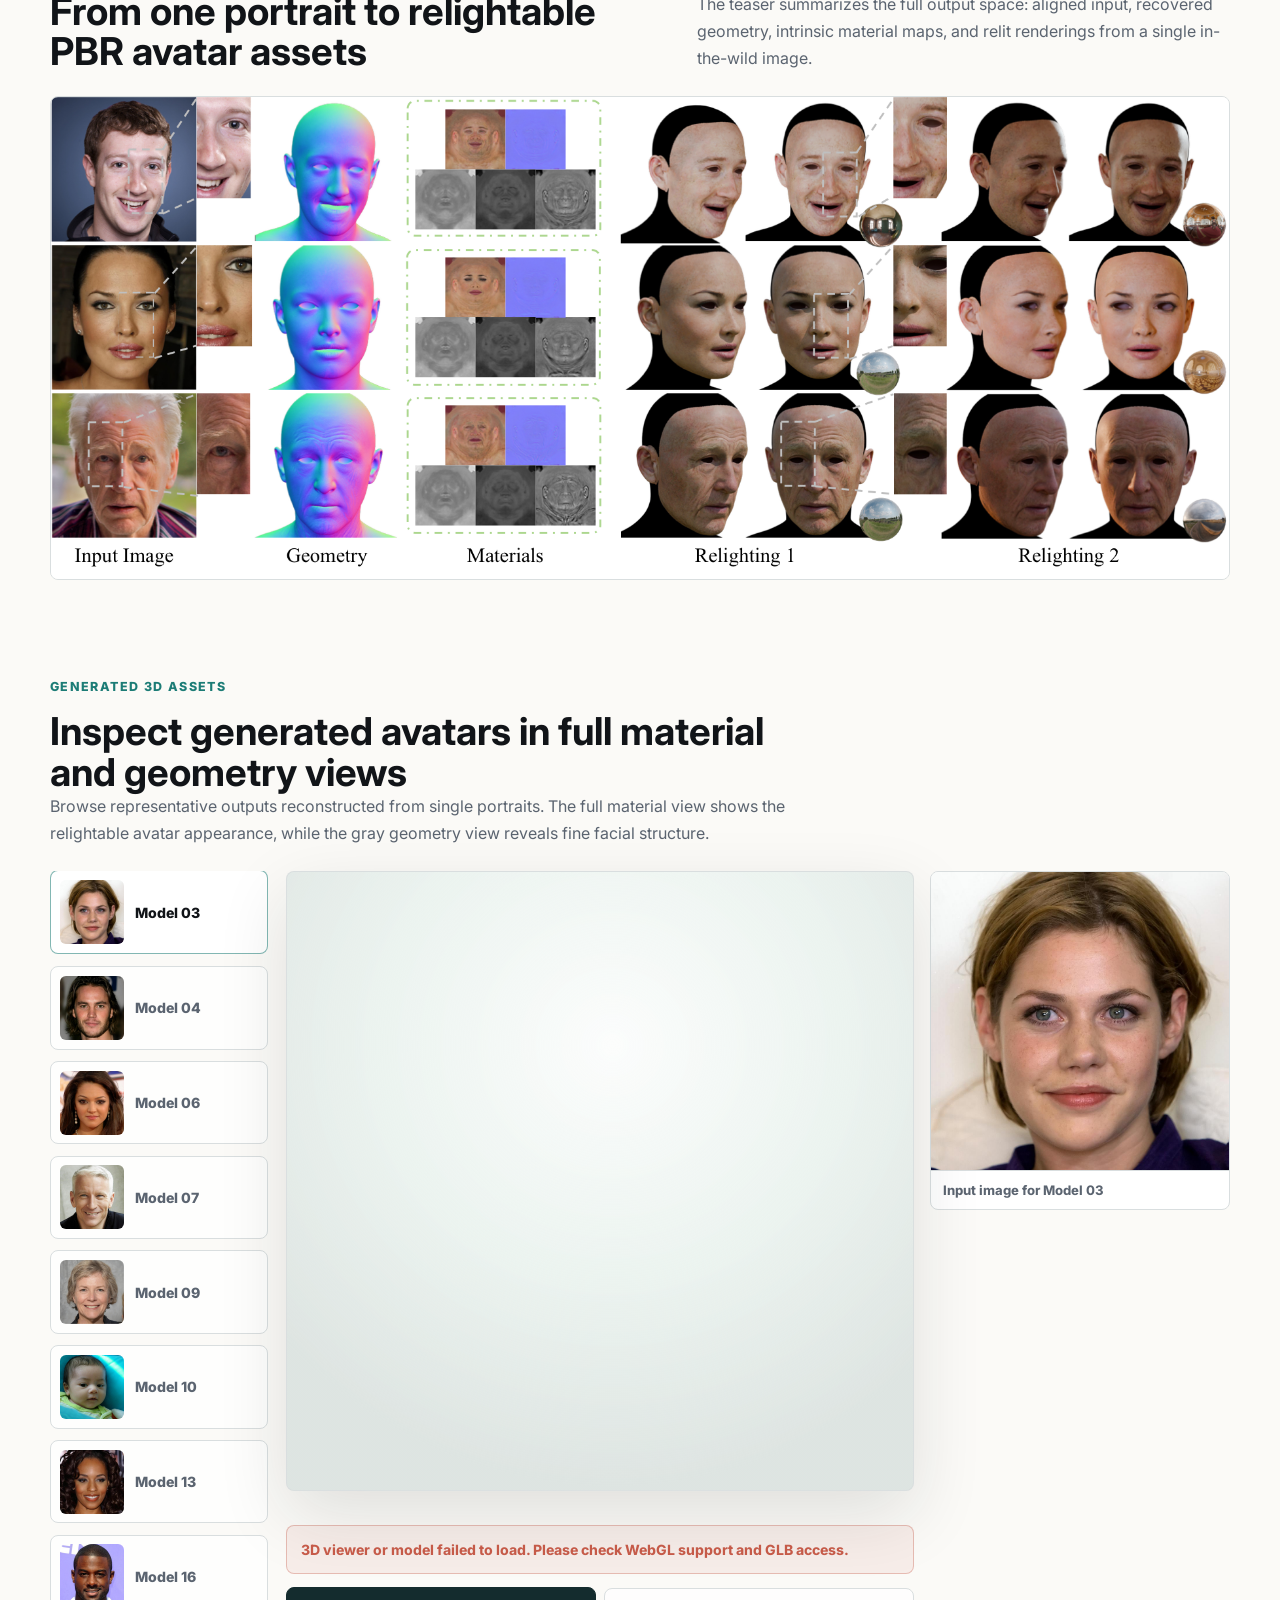
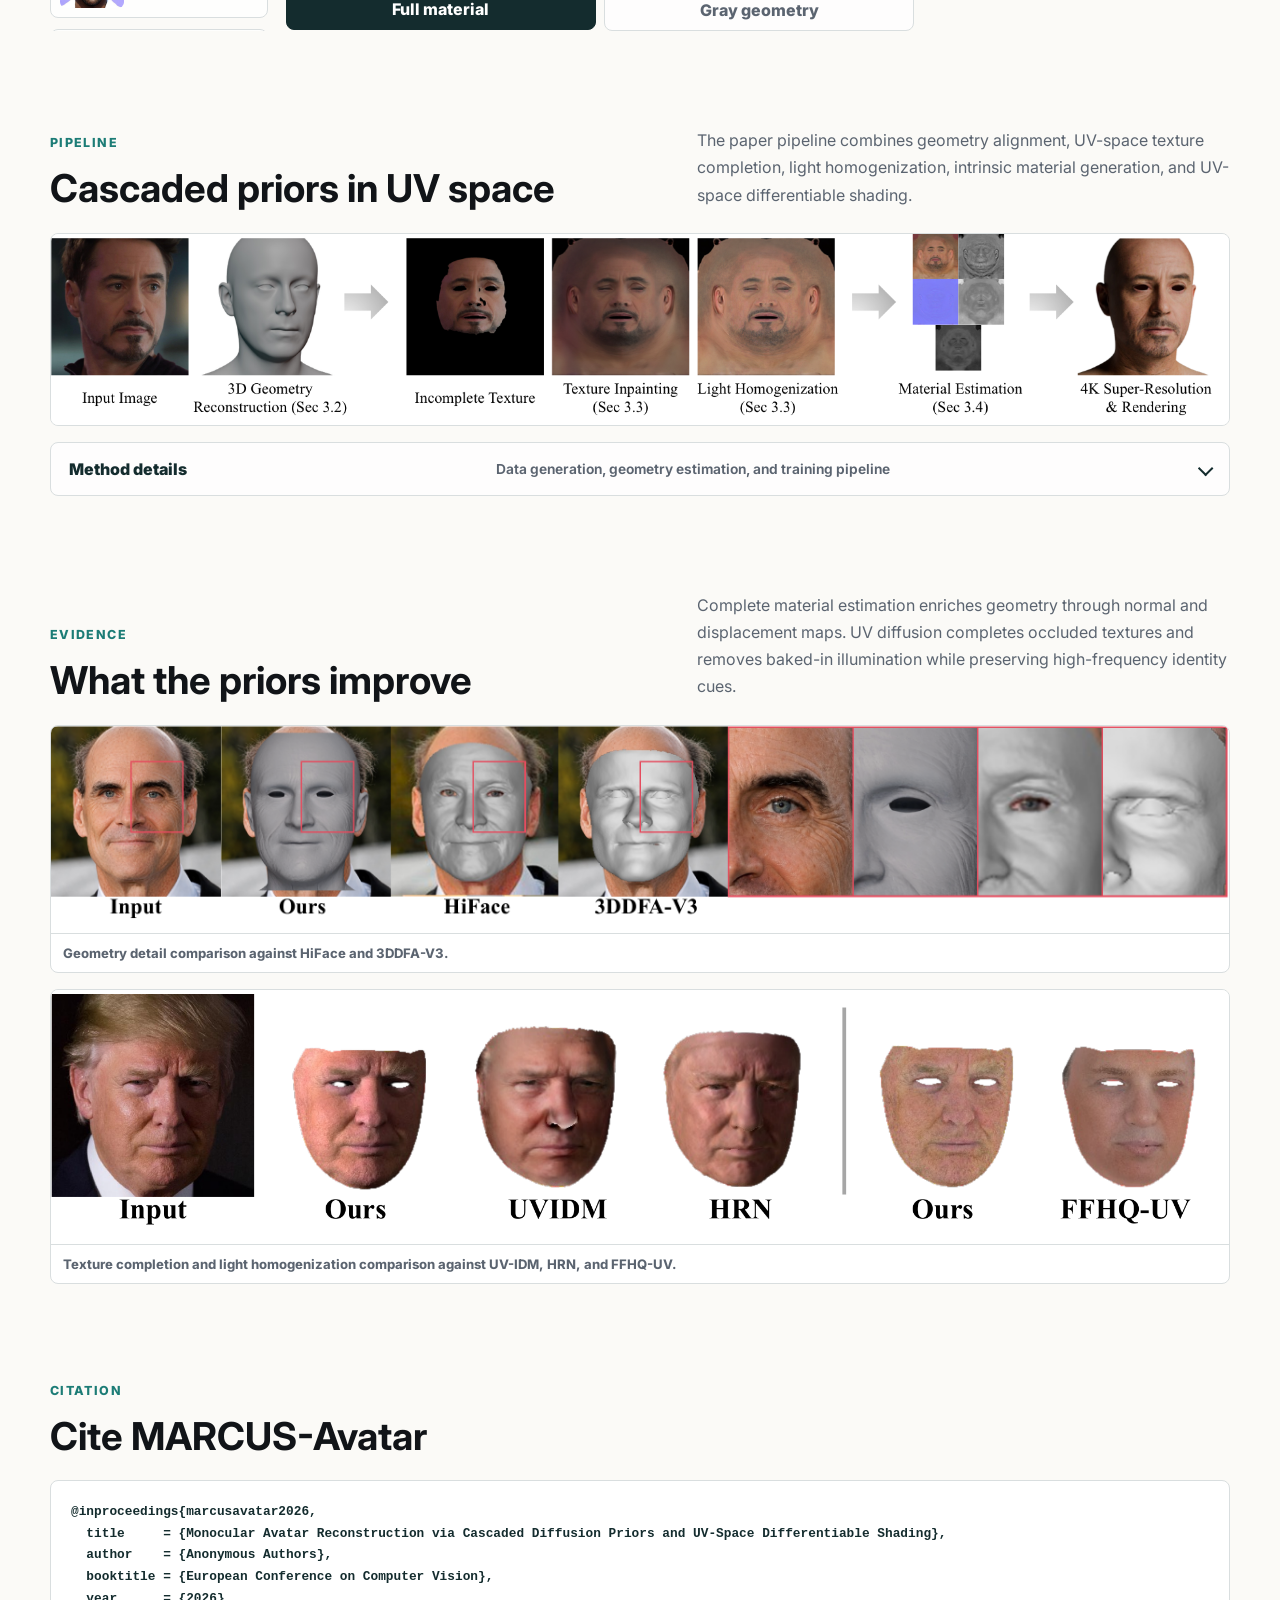
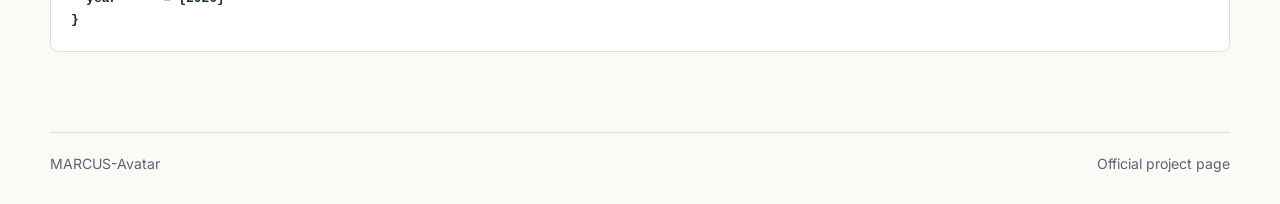
==== commit 3ccb03d4: "style: abbreviate GWM affiliation" ====
--- a/index.html
+++ b/index.html
@@ -147,7 +147,7 @@
           </p>
           <p class="affiliation-list">
             <span><sup>1</sup> BUAA</span>
-            <span><sup>2</sup> Great Wall Motors</span>
+            <span><sup>2</sup> GWM</span>
             <span><sup>3</sup> CUHKSZ</span>
             <span><sup>4</sup> HKUST</span>
             <span><sup>5</sup> NJU</span>
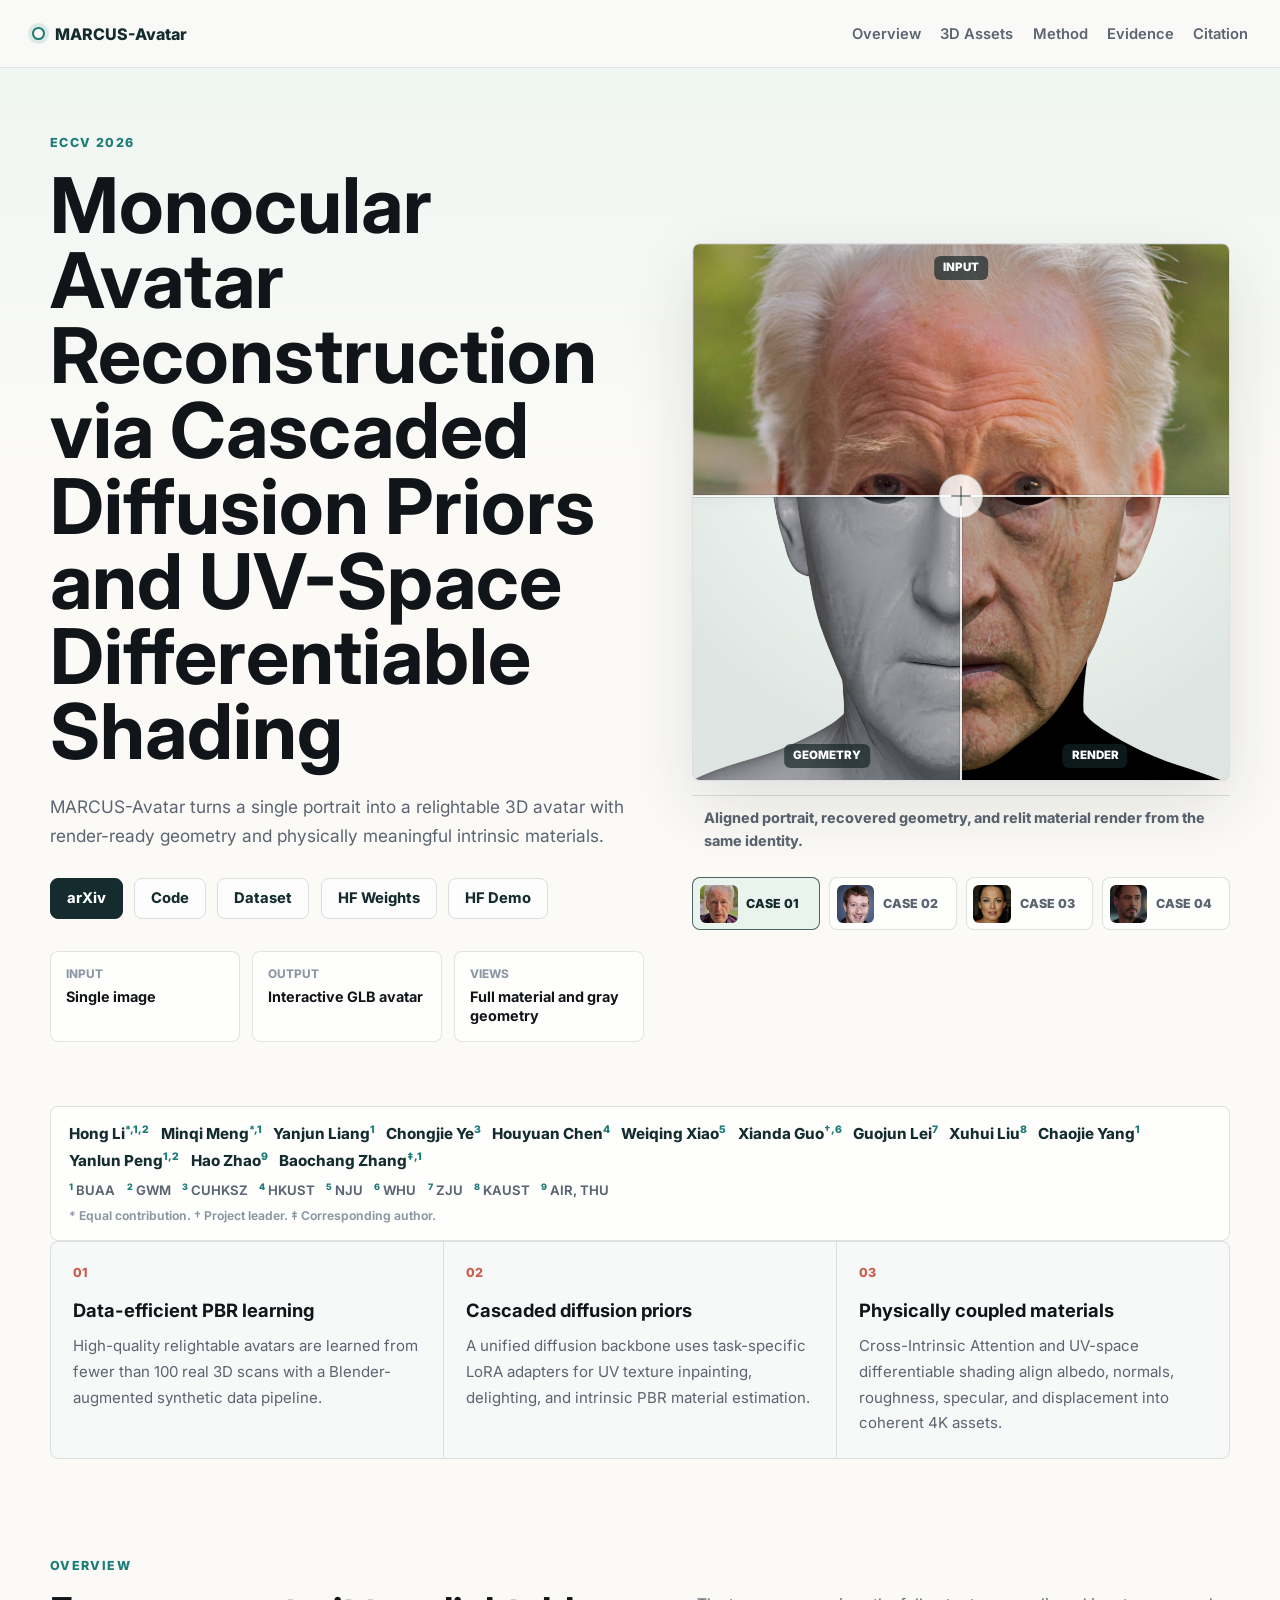
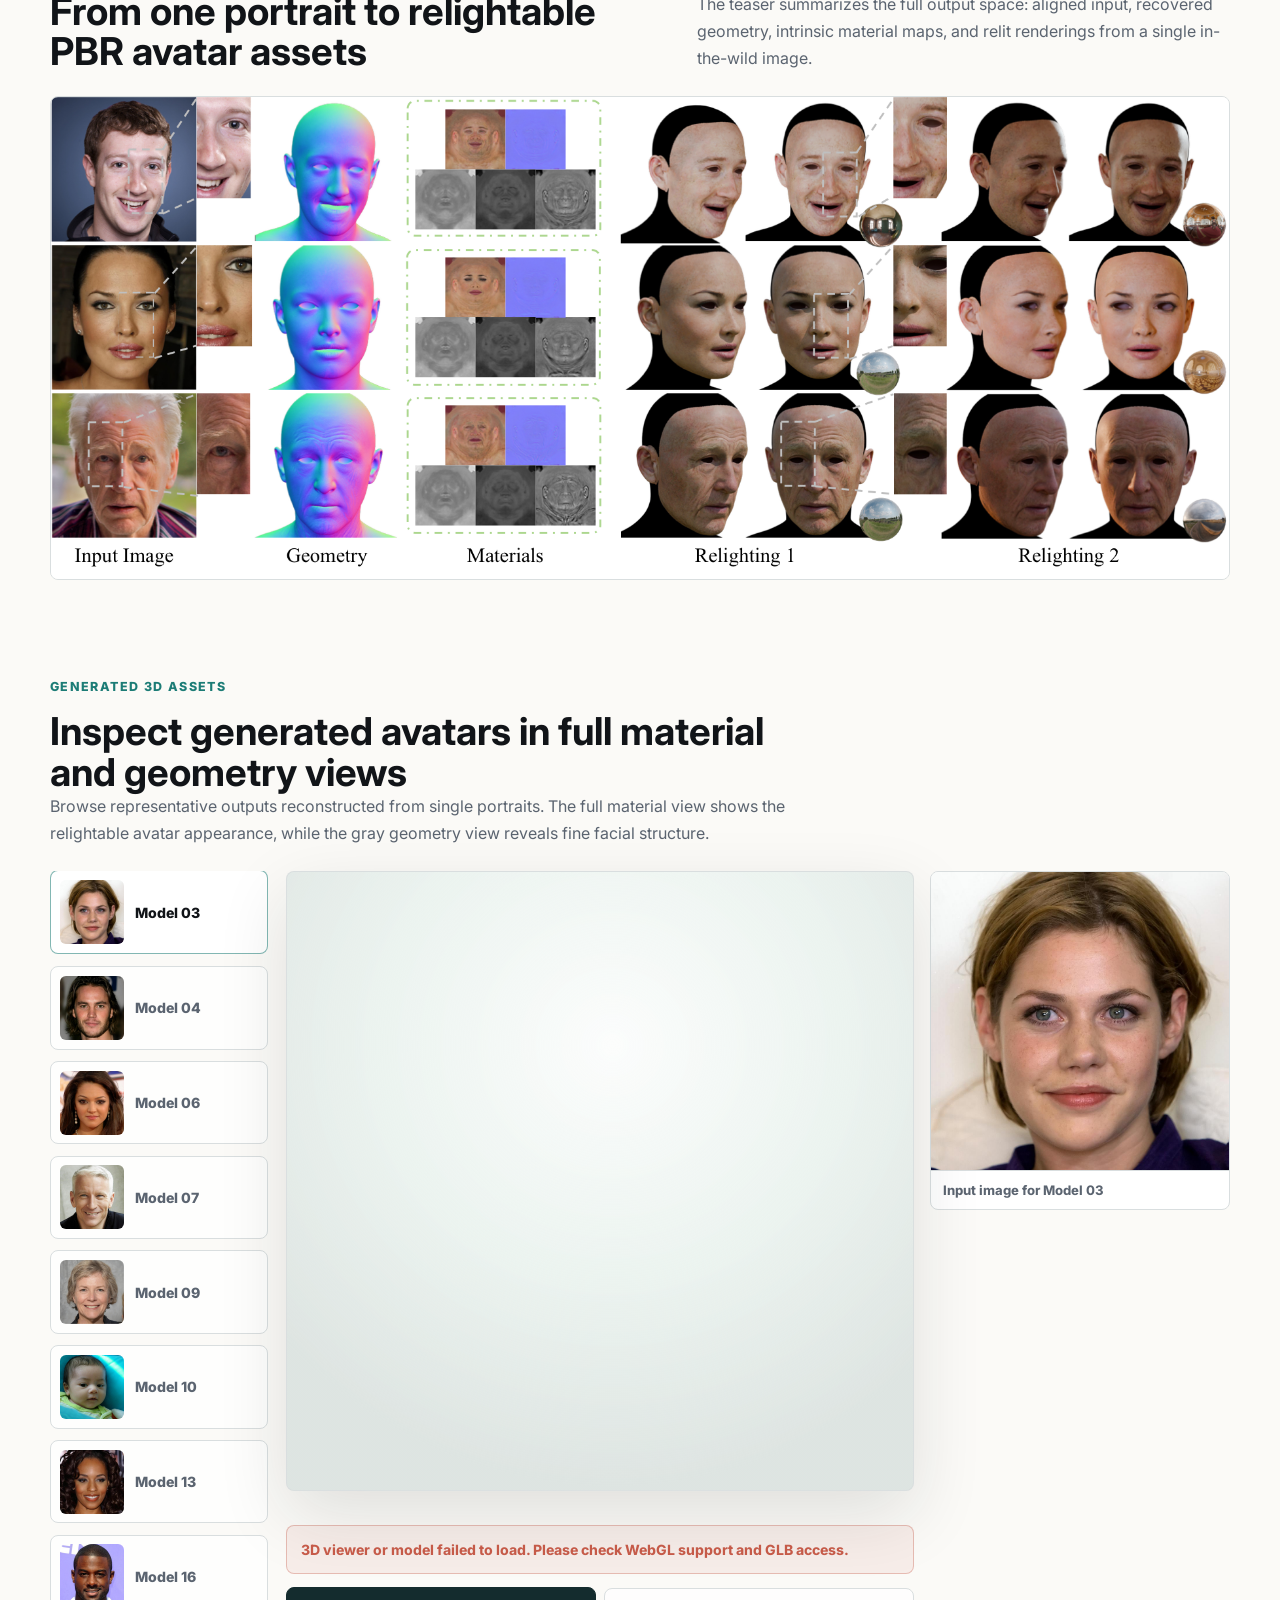
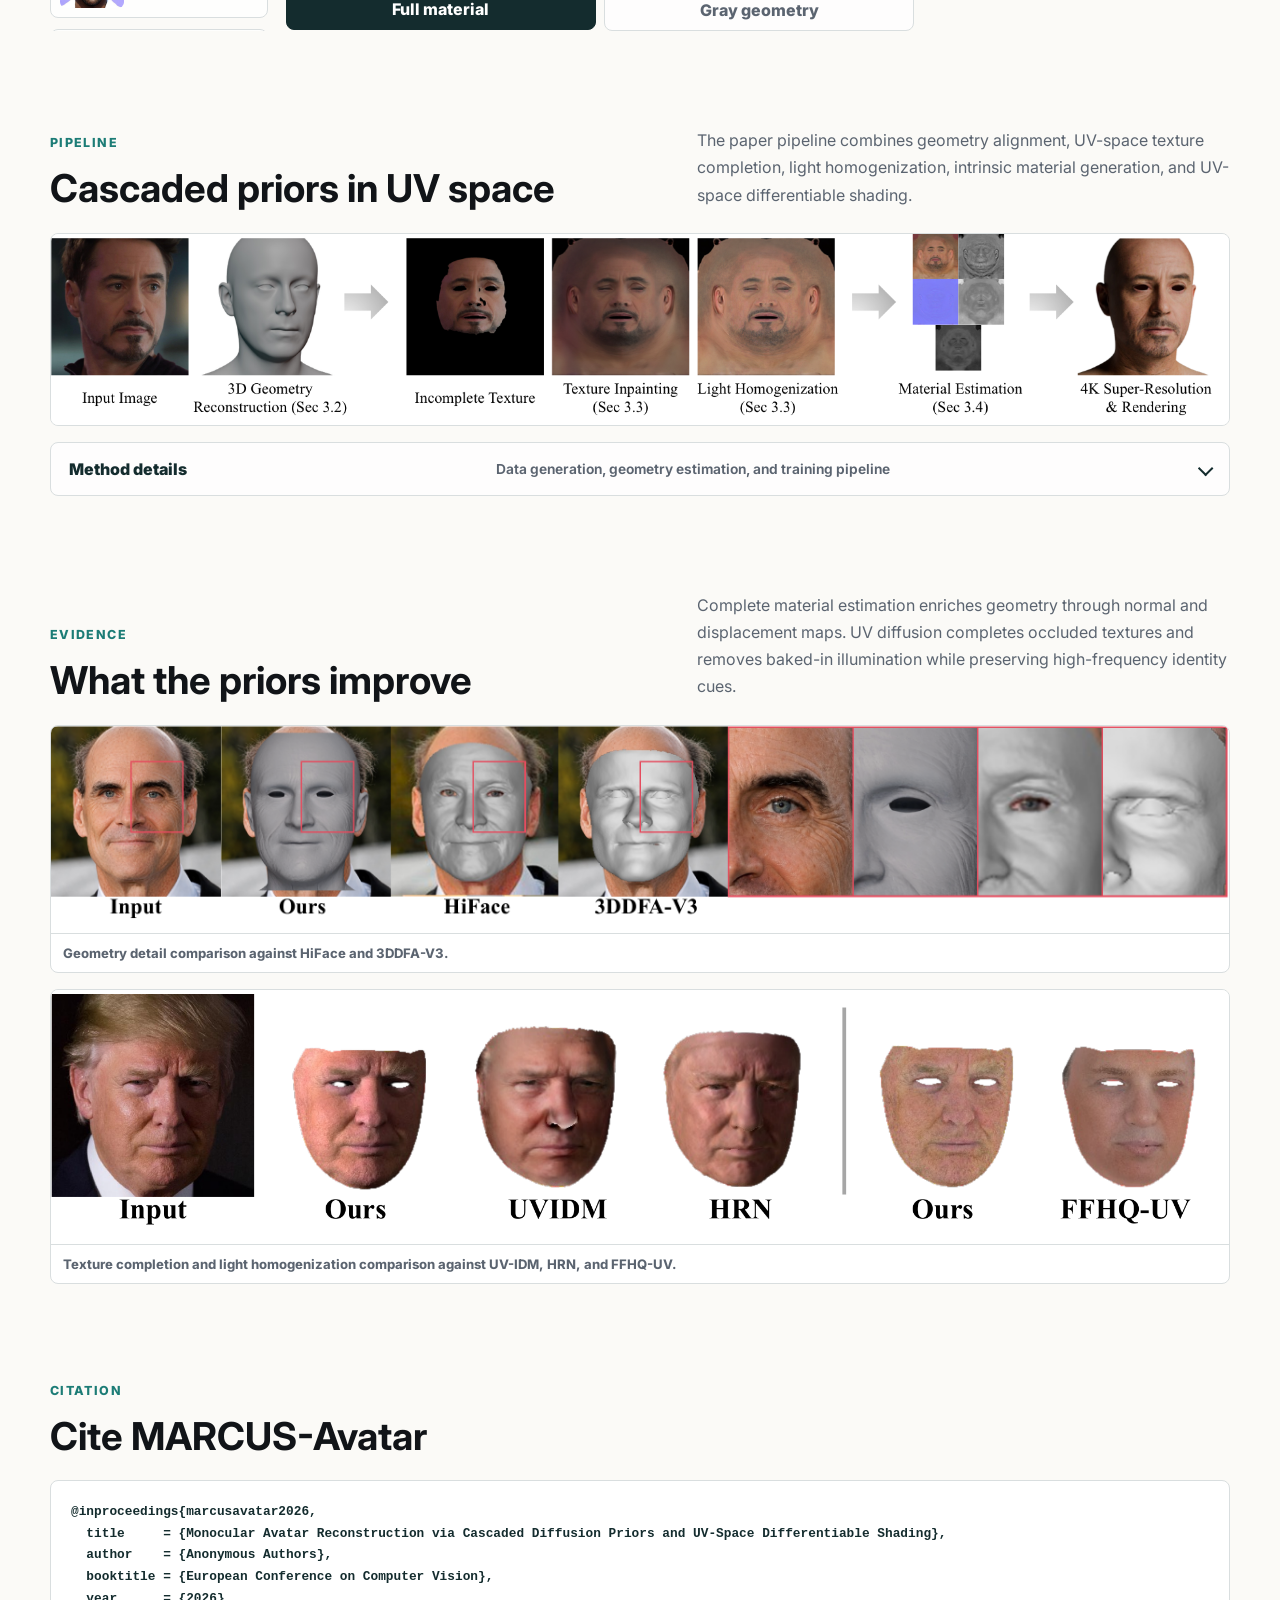
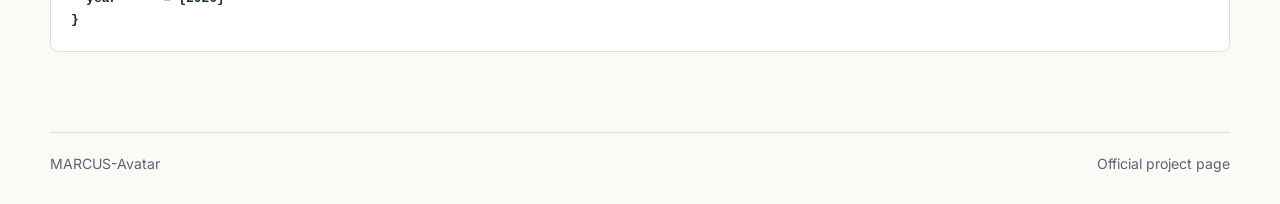
==== commit a7721413: "style: abbreviate THU affiliation" ====
--- a/index.html
+++ b/index.html
@@ -154,7 +154,7 @@
             <span><sup>6</sup> WHU</span>
             <span><sup>7</sup> ZJU</span>
             <span><sup>8</sup> KAUST</span>
-            <span><sup>9</sup> AIR, Tsinghua University</span>
+            <span><sup>9</sup> AIR, THU</span>
           </p>
           <p class="author-notes">* Equal contribution. † Project leader. ‡ Corresponding author.</p>
         </div>
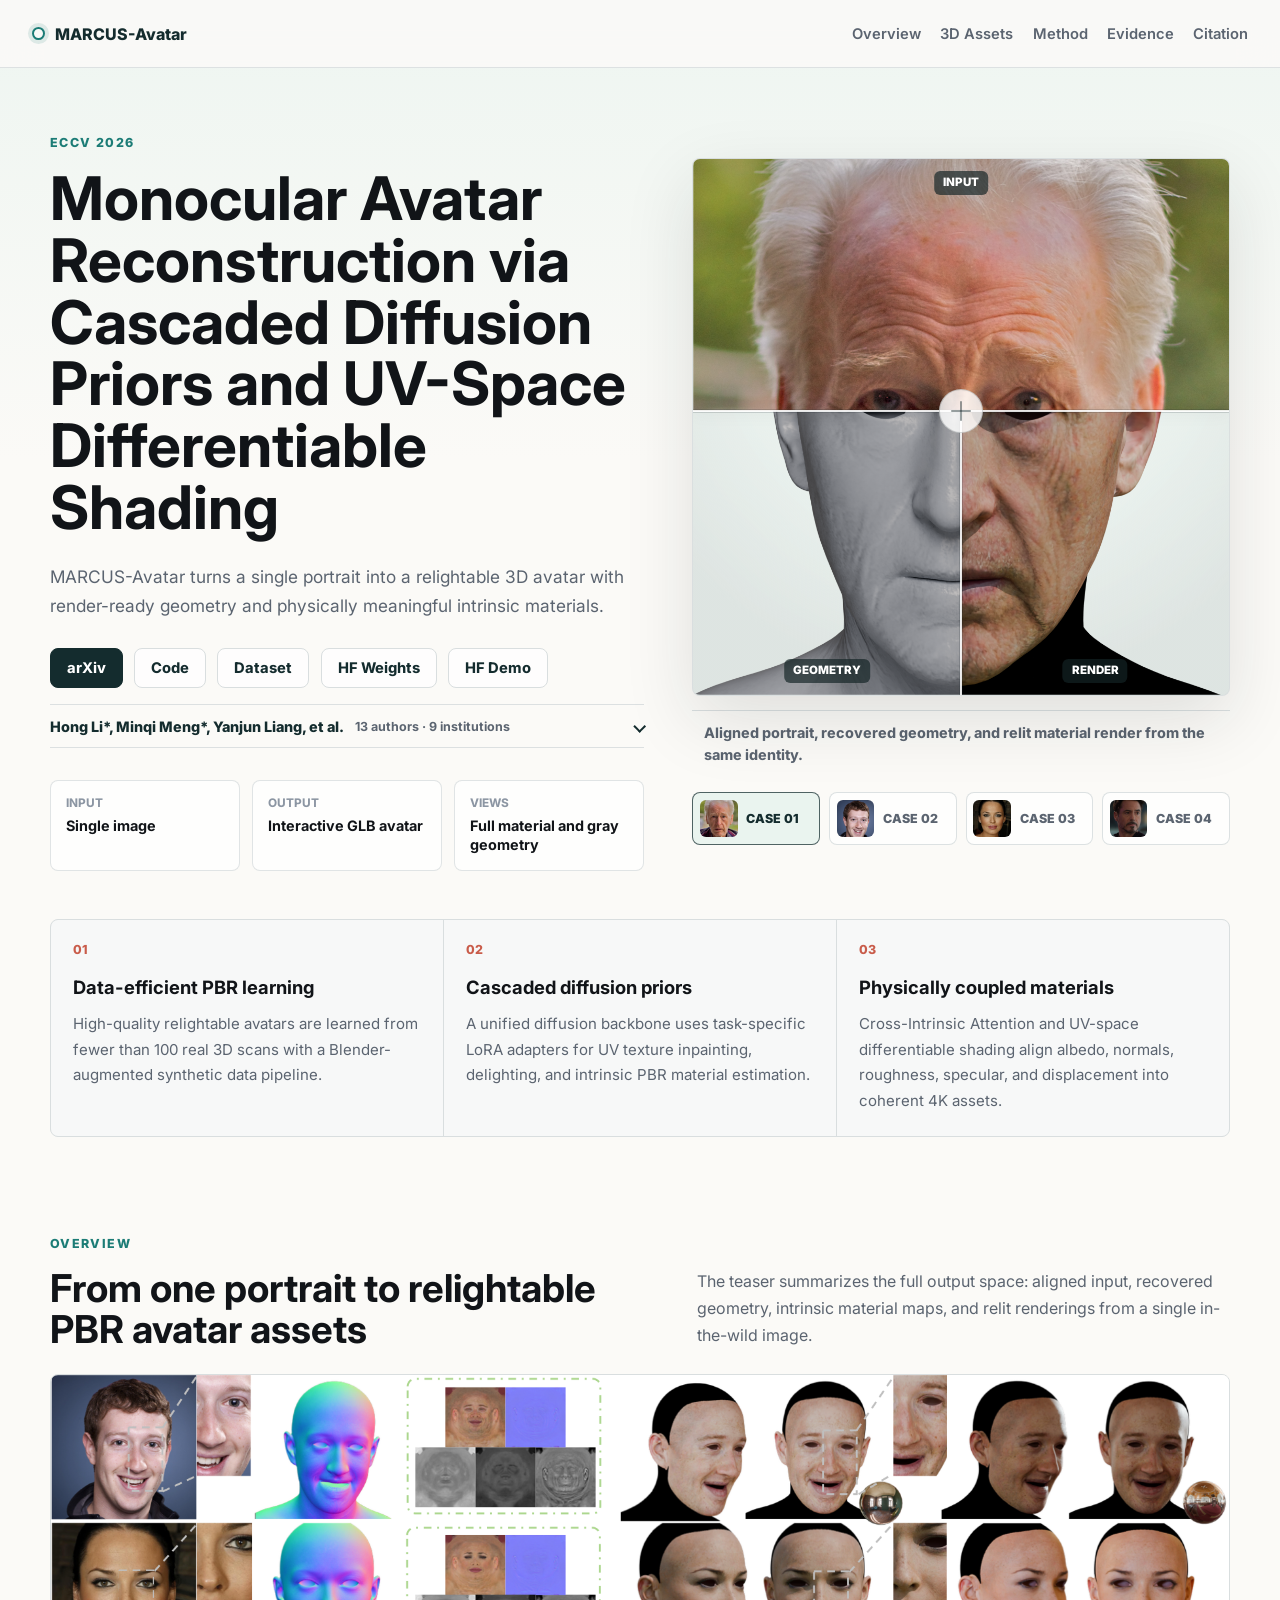
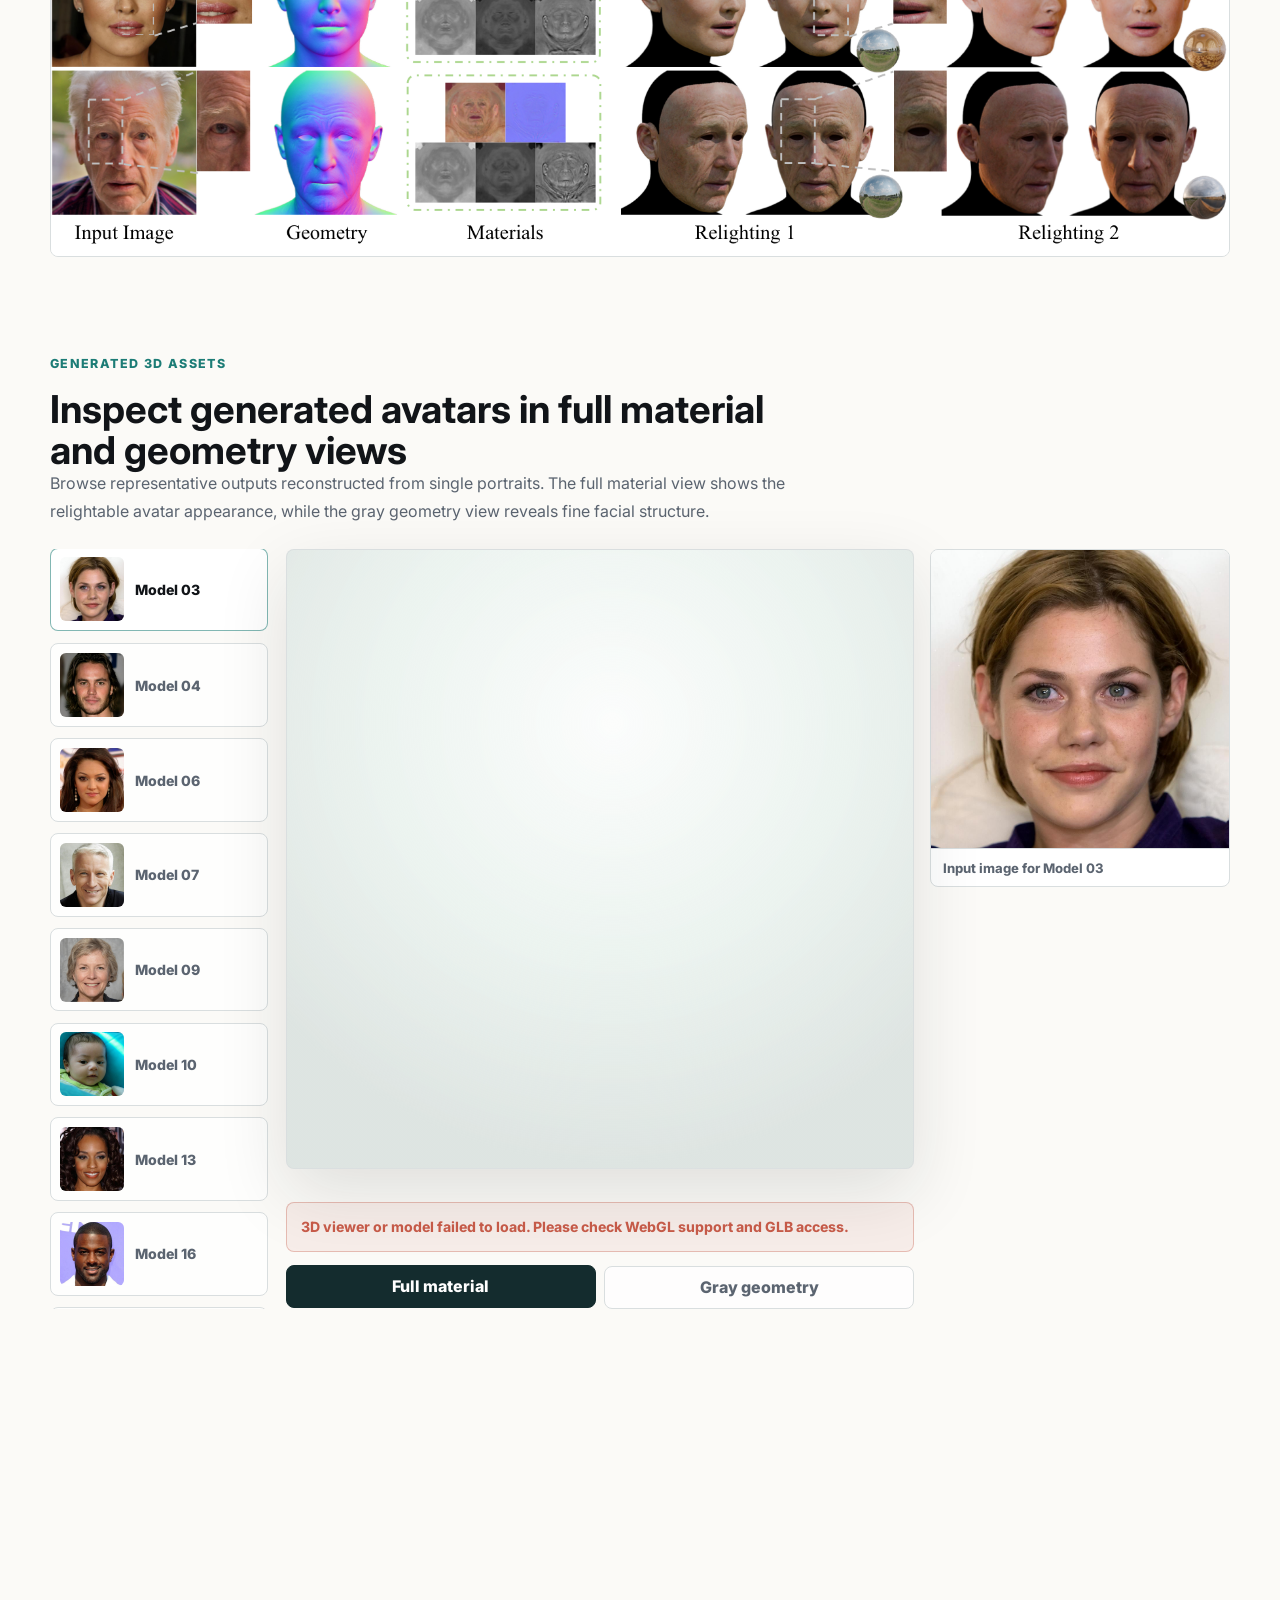
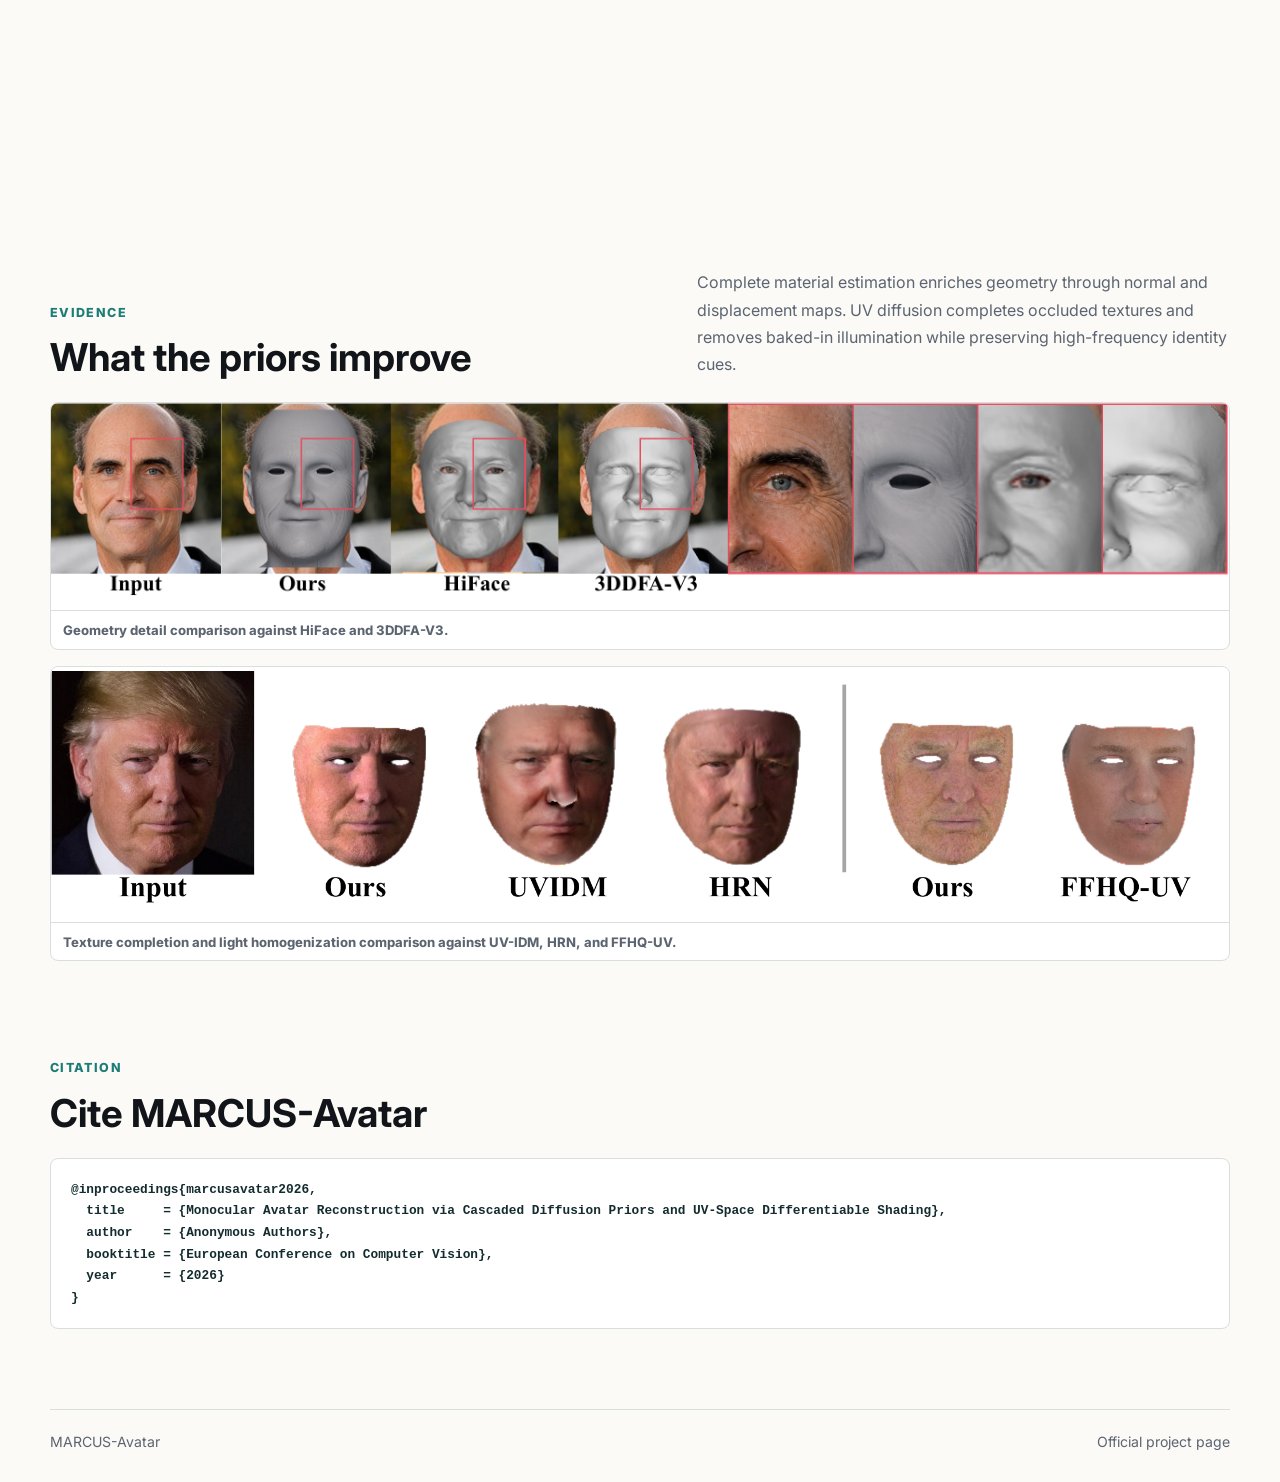
==== commit 50b21661: "refactor: streamline hero author metadata" ====
--- a/index.html
+++ b/index.html
@@ -60,6 +60,41 @@
             <a class="action" href="#">HF Weights</a>
             <a class="action" href="#">HF Demo</a>
           </div>
+          <details class="author-details">
+            <summary>
+              <span>Hong Li*, Minqi Meng*, Yanjun Liang, et al.</span>
+              <small>13 authors · 9 institutions</small>
+            </summary>
+            <div class="author-panel" aria-label="Authors and affiliations">
+              <p class="author-list">
+                <span>Hong Li<sup>*,1,2</sup></span>
+                <span>Minqi Meng<sup>*,1</sup></span>
+                <span>Yanjun Liang<sup>1</sup></span>
+                <span>Chongjie Ye<sup>3</sup></span>
+                <span>Houyuan Chen<sup>4</sup></span>
+                <span>Weiqing Xiao<sup>5</sup></span>
+                <span>Xianda Guo<sup>†,6</sup></span>
+                <span>Guojun Lei<sup>7</sup></span>
+                <span>Xuhui Liu<sup>8</sup></span>
+                <span>Chaojie Yang<sup>1</sup></span>
+                <span>Yanlun Peng<sup>1,2</sup></span>
+                <span>Hao Zhao<sup>9</sup></span>
+                <span>Baochang Zhang<sup>‡,1</sup></span>
+              </p>
+              <p class="affiliation-list">
+                <span><sup>1</sup> BUAA</span>
+                <span><sup>2</sup> GWM</span>
+                <span><sup>3</sup> CUHKSZ</span>
+                <span><sup>4</sup> HKUST</span>
+                <span><sup>5</sup> NJU</span>
+                <span><sup>6</sup> WHU</span>
+                <span><sup>7</sup> ZJU</span>
+                <span><sup>8</sup> KAUST</span>
+                <span><sup>9</sup> AIR, THU</span>
+              </p>
+              <p class="author-notes">* Equal contribution. † Project leader. ‡ Corresponding author.</p>
+            </div>
+          </details>
           <dl class="hero-stats" aria-label="Highlights">
             <div>
               <dt>Input</dt>
@@ -128,38 +163,6 @@
         </div>
       </section>
 
-      <section class="author-section section-band reveal" aria-label="Authors and affiliations">
-        <div class="author-block">
-          <p class="author-list">
-            <span>Hong Li<sup>*,1,2</sup></span>
-            <span>Minqi Meng<sup>*,1</sup></span>
-            <span>Yanjun Liang<sup>1</sup></span>
-            <span>Chongjie Ye<sup>3</sup></span>
-            <span>Houyuan Chen<sup>4</sup></span>
-            <span>Weiqing Xiao<sup>5</sup></span>
-            <span>Xianda Guo<sup>†,6</sup></span>
-            <span>Guojun Lei<sup>7</sup></span>
-            <span>Xuhui Liu<sup>8</sup></span>
-            <span>Chaojie Yang<sup>1</sup></span>
-            <span>Yanlun Peng<sup>1,2</sup></span>
-            <span>Hao Zhao<sup>9</sup></span>
-            <span>Baochang Zhang<sup>‡,1</sup></span>
-          </p>
-          <p class="affiliation-list">
-            <span><sup>1</sup> BUAA</span>
-            <span><sup>2</sup> GWM</span>
-            <span><sup>3</sup> CUHKSZ</span>
-            <span><sup>4</sup> HKUST</span>
-            <span><sup>5</sup> NJU</span>
-            <span><sup>6</sup> WHU</span>
-            <span><sup>7</sup> ZJU</span>
-            <span><sup>8</sup> KAUST</span>
-            <span><sup>9</sup> AIR, THU</span>
-          </p>
-          <p class="author-notes">* Equal contribution. † Project leader. ‡ Corresponding author.</p>
-        </div>
-      </section>
-
       <section class="intro-grid section-band reveal" aria-label="Method highlights">
         <article>
           <span class="kicker">01</span>
--- a/styles.css
+++ b/styles.css
@@ -132,8 +132,9 @@
 
 h1 {
   max-width: 760px;
-  font-size: clamp(2.55rem, 6vw, 4.9rem);
-  line-height: 0.98;
+  font-size: clamp(2.15rem, 4.7vw, 3.85rem);
+  line-height: 1.03;
+  overflow-wrap: break-word;
 }
 
 h2 {
@@ -146,18 +147,59 @@
   line-height: 1.7;
 }
 
-.author-section {
-  margin-top: 1rem;
-  padding: 1rem 1.15rem;
-  border: 1px solid rgba(217, 222, 223, 0.86);
-  border-radius: 8px;
-  background: rgba(255, 255, 255, 0.68);
-}
-
-.author-block {
+.author-details {
+  max-width: 700px;
+  margin: 1rem 0 0;
+  border-top: 1px solid rgba(217, 222, 223, 0.9);
+  border-bottom: 1px solid rgba(217, 222, 223, 0.9);
+}
+
+.author-details summary {
+  display: flex;
+  align-items: center;
+  gap: 0.7rem;
+  min-height: 2.6rem;
+  color: var(--deep);
+  cursor: pointer;
+  list-style: none;
+}
+
+.author-details summary::-webkit-details-marker {
+  display: none;
+}
+
+.author-details summary::after {
+  width: 0.46rem;
+  height: 0.46rem;
+  margin-left: auto;
+  border-right: 2px solid currentColor;
+  border-bottom: 2px solid currentColor;
+  content: "";
+  transform: rotate(45deg);
+  transition: transform 180ms ease;
+}
+
+.author-details[open] summary::after {
+  transform: rotate(225deg);
+}
+
+.author-details summary span {
+  font-size: 0.9rem;
+  font-weight: 800;
+  line-height: 1.35;
+}
+
+.author-details summary small {
+  color: var(--muted);
+  font-size: 0.78rem;
+  font-weight: 700;
+  white-space: nowrap;
+}
+
+.author-panel {
   display: grid;
   gap: 0.5rem;
-  max-width: 100%;
+  padding: 0.15rem 0 0.8rem;
 }
 
 .author-list,
@@ -1038,11 +1080,25 @@
   }
 
   h1 {
-    font-size: clamp(2.35rem, 14vw, 4rem);
+    font-size: clamp(2.05rem, 10vw, 3rem);
   }
 
   .hero-lede {
     font-size: 1rem;
+  }
+
+  .author-details summary {
+    align-items: flex-start;
+    flex-wrap: wrap;
+    padding: 0.7rem 0;
+  }
+
+  .author-details summary::after {
+    margin-top: 0.32rem;
+  }
+
+  .author-details summary small {
+    width: 100%;
   }
 
   .hero-stats,
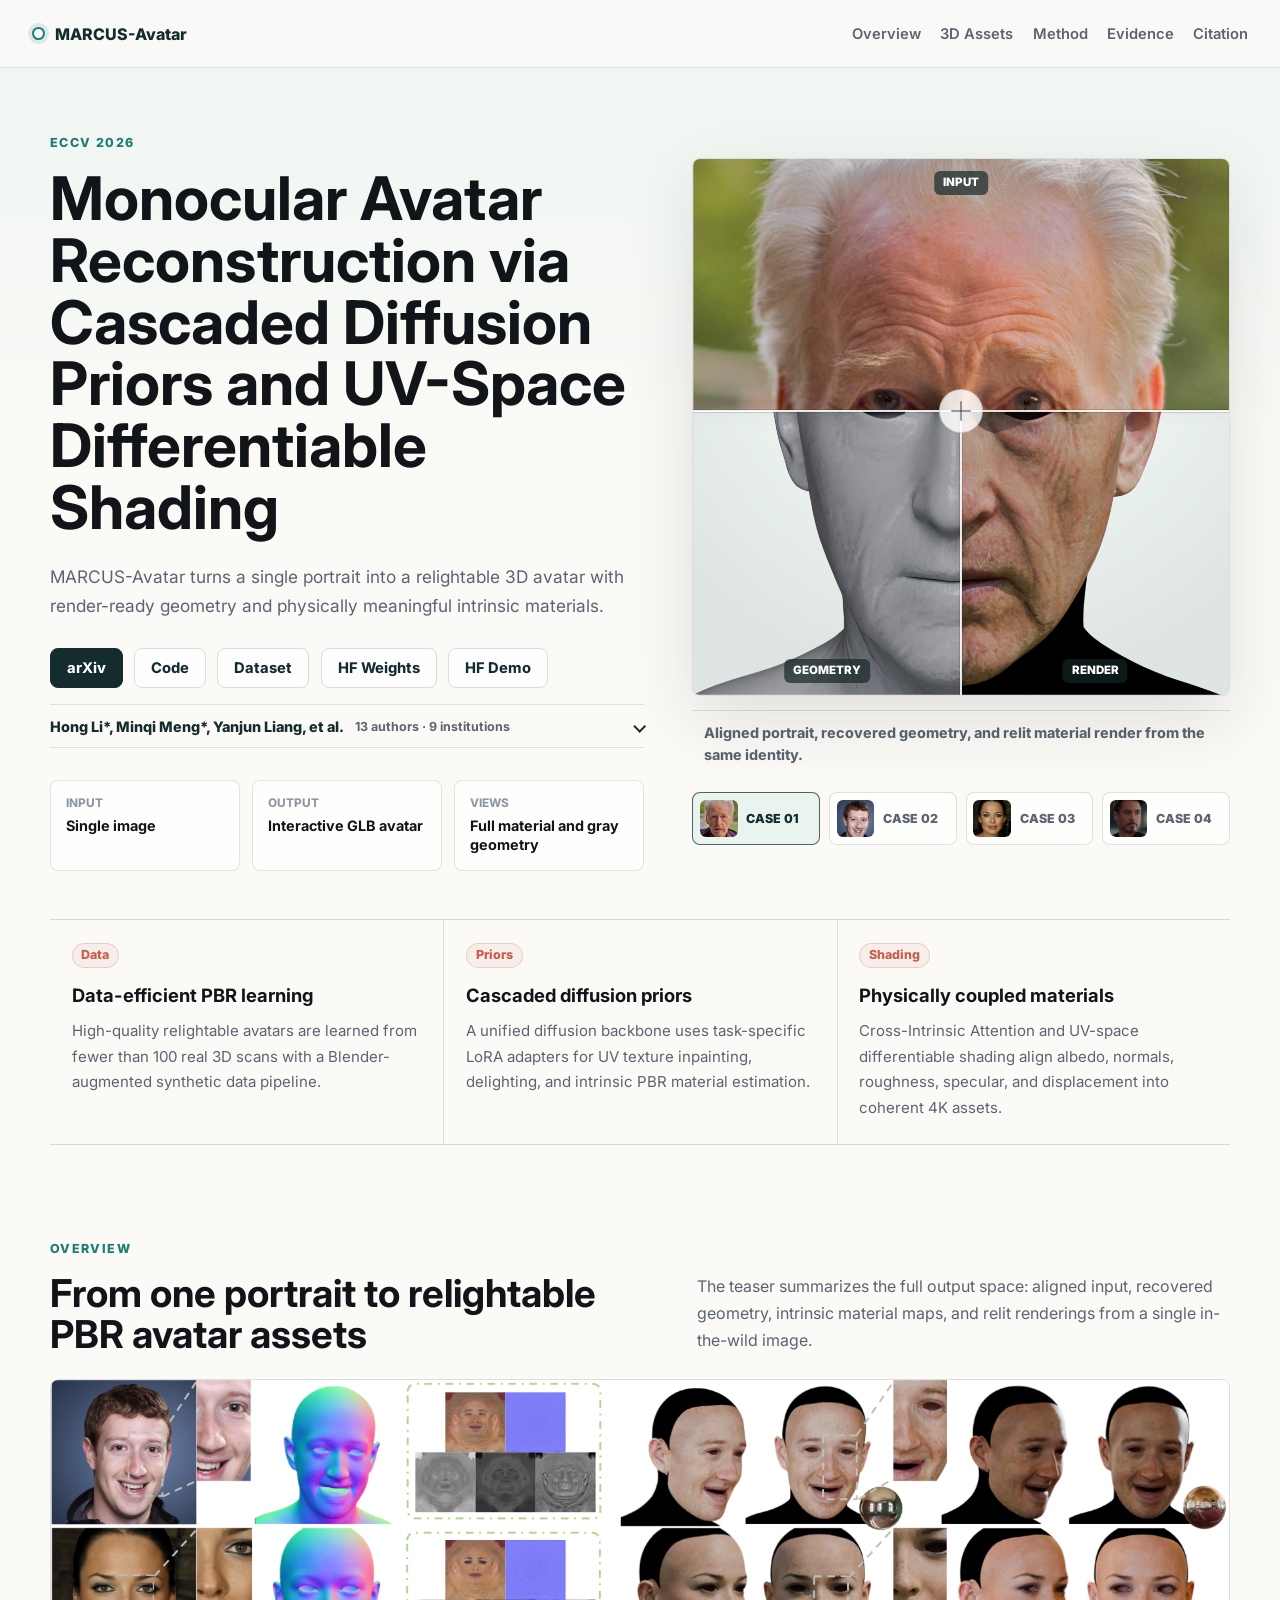
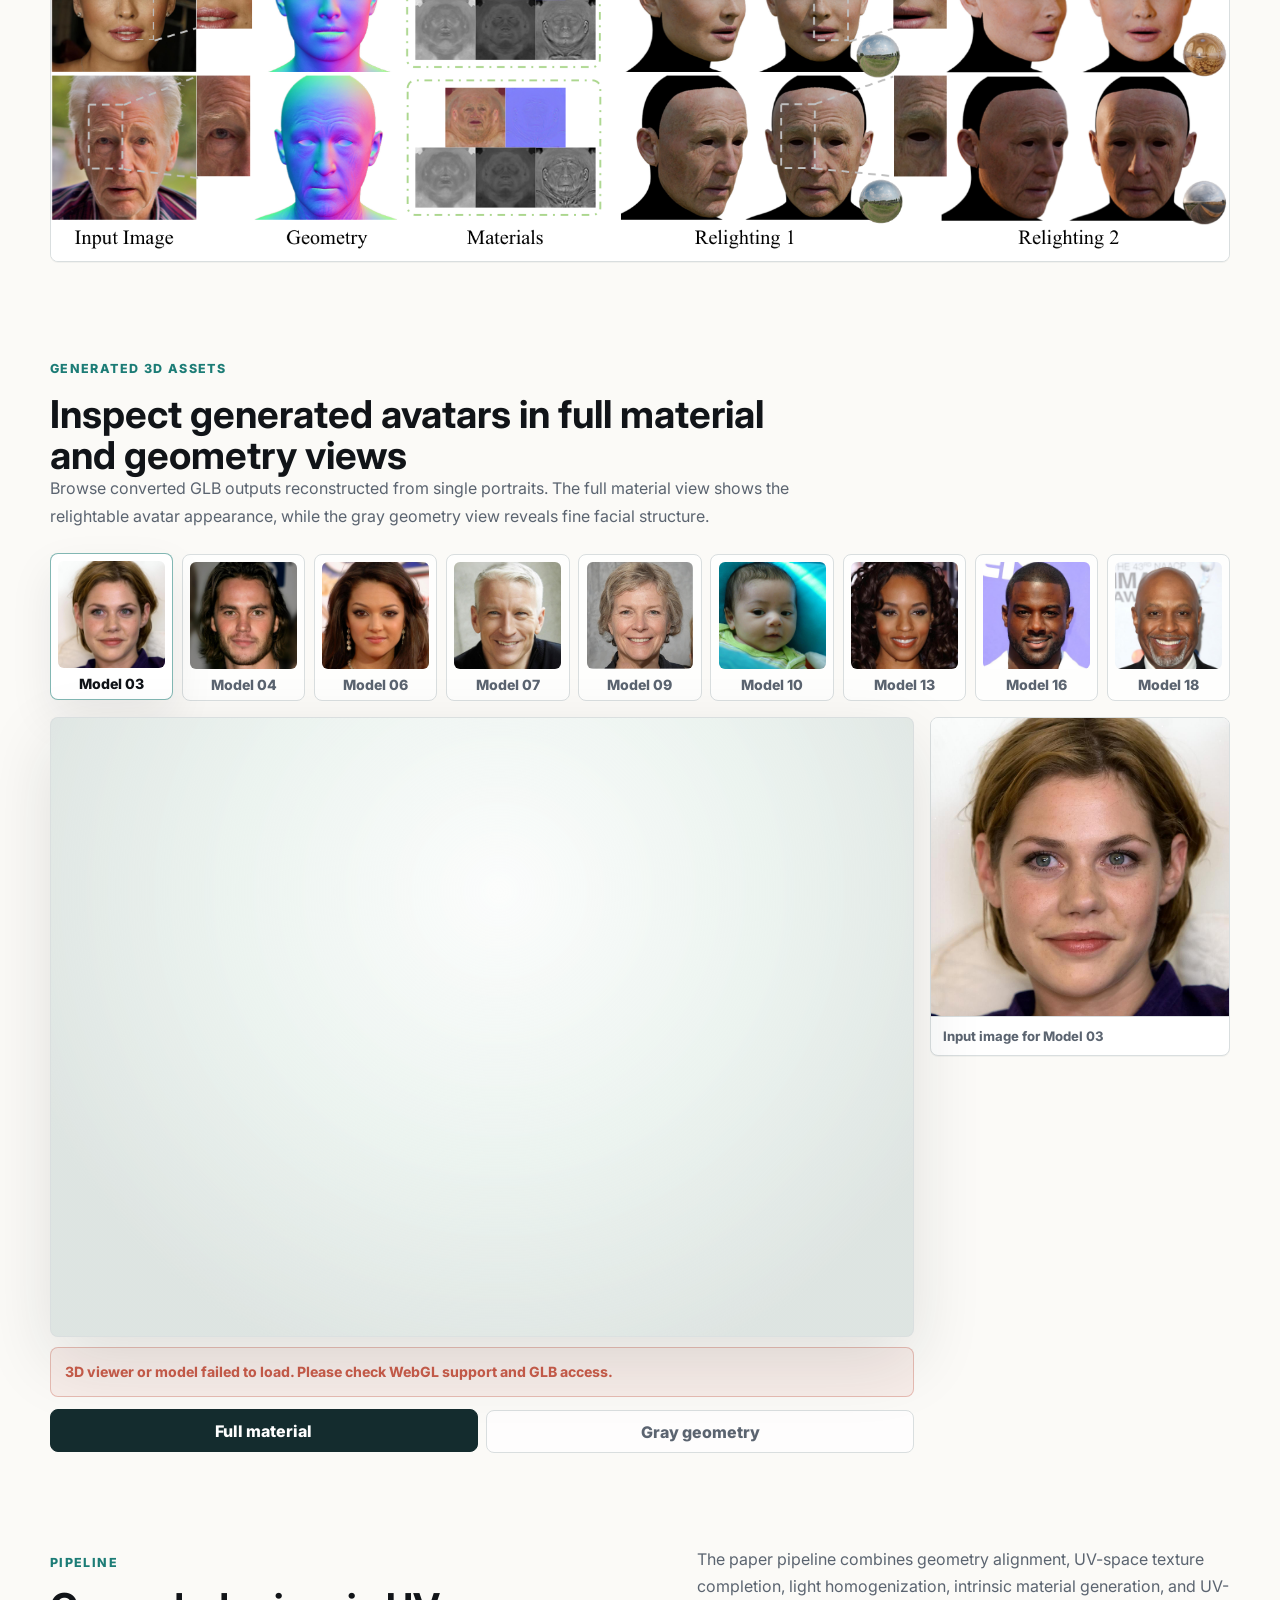
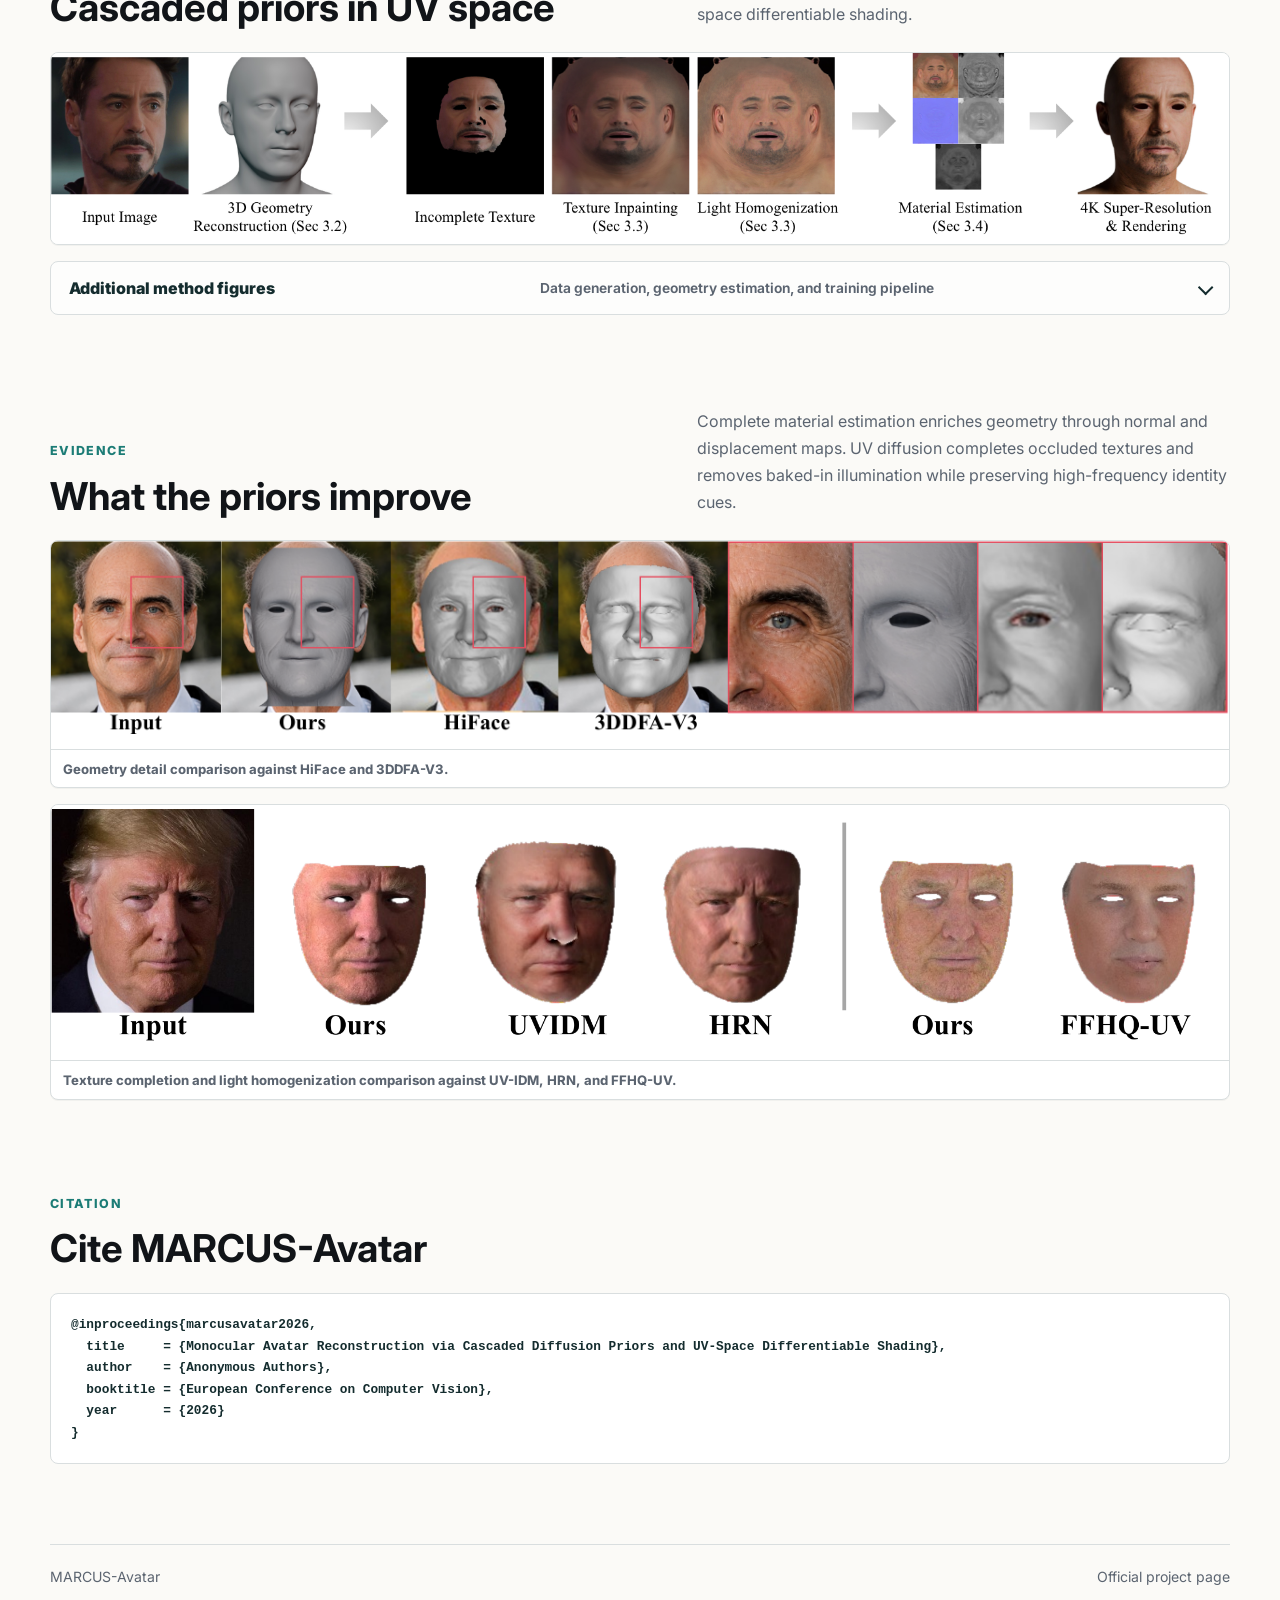
==== commit 5e4442c8: "refine project page gallery layout" ====
--- a/index.html
+++ b/index.html
@@ -165,7 +165,7 @@
 
       <section class="intro-grid section-band reveal" aria-label="Method highlights">
         <article>
-          <span class="kicker">01</span>
+          <span class="kicker">Data</span>
           <h2>Data-efficient PBR learning</h2>
           <p>
             High-quality relightable avatars are learned from fewer than 100 real 3D scans with a Blender-augmented
@@ -173,7 +173,7 @@
           </p>
         </article>
         <article>
-          <span class="kicker">02</span>
+          <span class="kicker">Priors</span>
           <h2>Cascaded diffusion priors</h2>
           <p>
             A unified diffusion backbone uses task-specific LoRA adapters for UV texture inpainting, delighting, and
@@ -181,7 +181,7 @@
           </p>
         </article>
         <article>
-          <span class="kicker">03</span>
+          <span class="kicker">Shading</span>
           <h2>Physically coupled materials</h2>
           <p>
             Cross-Intrinsic Attention and UV-space differentiable shading align albedo, normals, roughness, specular,
@@ -211,7 +211,7 @@
           <p class="eyebrow">Generated 3D Assets</p>
           <h2>Inspect generated avatars in full material and geometry views</h2>
           <p>
-            Browse representative outputs reconstructed from single portraits. The full material view shows the
+            Browse converted GLB outputs reconstructed from single portraits. The full material view shows the
             relightable avatar appearance, while the gray geometry view reveals fine facial structure.
           </p>
         </div>
@@ -300,7 +300,7 @@
         </figure>
         <details class="method-details">
           <summary>
-            <span>Method details</span>
+            <span>Additional method figures</span>
             <small>Data generation, geometry estimation, and training pipeline</small>
           </summary>
           <div class="method-detail-grid">
--- a/styles.css
+++ b/styles.css
@@ -12,6 +12,7 @@
   --amber: #c98228;
   --coral: #c95c4a;
   --shadow: 0 24px 70px rgba(22, 31, 34, 0.12);
+  --soft-shadow: 0 18px 44px rgba(22, 31, 34, 0.08);
   --max: 1180px;
 }
 
@@ -46,6 +47,11 @@
 
 button {
   font: inherit;
+}
+
+:focus-visible {
+  outline: 3px solid rgba(28, 124, 118, 0.32);
+  outline-offset: 3px;
 }
 
 .site-header {
@@ -89,11 +95,33 @@
 }
 
 .nav-links a {
+  position: relative;
+  padding: 0.25rem 0;
   transition: color 180ms ease;
+}
+
+.nav-links a::after {
+  position: absolute;
+  right: 0;
+  bottom: -0.2rem;
+  left: 0;
+  height: 2px;
+  background: var(--teal);
+  content: "";
+  opacity: 0;
+  transform: scaleX(0.4);
+  transition:
+    opacity 180ms ease,
+    transform 180ms ease;
 }
 
 .nav-links a:hover {
   color: var(--ink);
+}
+
+.nav-links a:hover::after {
+  opacity: 1;
+  transform: scaleX(1);
 }
 
 .section-band {
@@ -596,25 +624,33 @@
 .intro-grid {
   display: grid;
   grid-template-columns: repeat(3, minmax(0, 1fr));
-  gap: 1px;
-  overflow: hidden;
-  border: 1px solid var(--line);
-  border-radius: 8px;
-  background: var(--line);
+  gap: 0;
+  border-top: 1px solid rgba(20, 44, 46, 0.16);
+  border-bottom: 1px solid rgba(20, 44, 46, 0.16);
 }
 
 .intro-grid article {
   min-width: 0;
-  padding: 1.4rem;
-  background: rgba(255, 255, 255, 0.8);
+  padding: 1.45rem 1.35rem;
+}
+
+.intro-grid article + article {
+  border-left: 1px solid rgba(20, 44, 46, 0.12);
 }
 
 .kicker {
-  display: block;
-  margin: 0 0 1.2rem;
+  display: inline-flex;
+  align-items: center;
+  min-height: 1.55rem;
+  margin: 0 0 1rem;
+  padding: 0 0.55rem;
+  border: 1px solid rgba(201, 92, 74, 0.24);
+  border-radius: 999px;
+  background: rgba(201, 92, 74, 0.07);
   color: var(--coral);
   font-size: 0.78rem;
   font-weight: 800;
+  line-height: 1;
 }
 
 .intro-grid h2 {
@@ -631,7 +667,7 @@
 .results,
 .materials,
 .citation {
-  padding: 6rem 0 0;
+  padding: 5.8rem 0 0;
 }
 
 .section-heading {
@@ -663,6 +699,7 @@
   border: 1px solid var(--line);
   border-radius: 8px;
   background: var(--surface);
+  box-shadow: 0 1px 0 rgba(20, 44, 46, 0.04);
 }
 
 .wide-figure img {
@@ -785,7 +822,7 @@
   margin-top: 1rem;
   border: 1px solid var(--line);
   border-radius: 8px;
-  background: rgba(255, 255, 255, 0.72);
+  background: rgba(255, 255, 255, 0.66);
   overflow: hidden;
 }
 
@@ -834,8 +871,13 @@
 
 .method-detail-grid {
   display: grid;
+  grid-template-columns: repeat(3, minmax(0, 1fr));
   gap: 1rem;
   padding: 1rem;
+}
+
+.method-detail-grid figcaption {
+  min-height: 3.4rem;
 }
 
 .evidence-stack {
@@ -896,37 +938,36 @@
 
 .asset-showcase {
   display: grid;
-  grid-template-columns: 220px minmax(0, 1fr) minmax(220px, 300px);
+  grid-template-columns: minmax(0, 1fr) minmax(220px, 300px);
   gap: 1rem;
   align-items: stretch;
 }
 
 .asset-grid {
   display: grid;
+  grid-column: 1 / -1;
+  grid-template-columns: repeat(auto-fit, minmax(92px, 1fr));
+  align-content: start;
+  gap: 0.55rem;
+}
+
+.asset-button {
+  display: grid;
   grid-template-columns: 1fr;
-  align-content: start;
-  gap: 0.7rem;
-  max-height: 760px;
-  overflow: auto;
-  padding-right: 0.15rem;
-}
-
-.asset-button {
-  display: grid;
-  grid-template-columns: 64px minmax(0, 1fr);
-  align-items: center;
-  gap: 0.7rem;
+  gap: 0.45rem;
   width: 100%;
-  padding: 0.55rem;
+  min-width: 0;
+  padding: 0.45rem;
   border: 1px solid var(--line);
   border-radius: 8px;
   background: rgba(255, 255, 255, 0.76);
   color: var(--muted);
   cursor: pointer;
-  text-align: left;
+  text-align: center;
   transition:
     transform 180ms ease,
     border-color 180ms ease,
+    box-shadow 180ms ease,
     color 180ms ease,
     background 180ms ease;
 }
@@ -936,11 +977,12 @@
   transform: translateY(-1px);
   border-color: rgba(28, 124, 118, 0.55);
   background: var(--surface);
+  box-shadow: var(--soft-shadow);
   color: var(--ink);
 }
 
 .asset-button img {
-  width: 64px;
+  width: 100%;
   aspect-ratio: 1;
   object-fit: cover;
   border-radius: 6px;
@@ -965,6 +1007,7 @@
   border: 1px solid var(--line);
   border-radius: 8px;
   background: var(--surface);
+  box-shadow: 0 1px 0 rgba(20, 44, 46, 0.04);
 }
 
 .input-panel img {
@@ -1103,9 +1146,15 @@
 
   .hero-stats,
   .intro-grid,
+  .method-detail-grid,
   .material-grid,
   .result-stack {
     grid-template-columns: 1fr;
+  }
+
+  .intro-grid article + article {
+    border-top: 1px solid rgba(20, 44, 46, 0.12);
+    border-left: 0;
   }
 
   .hero-model,
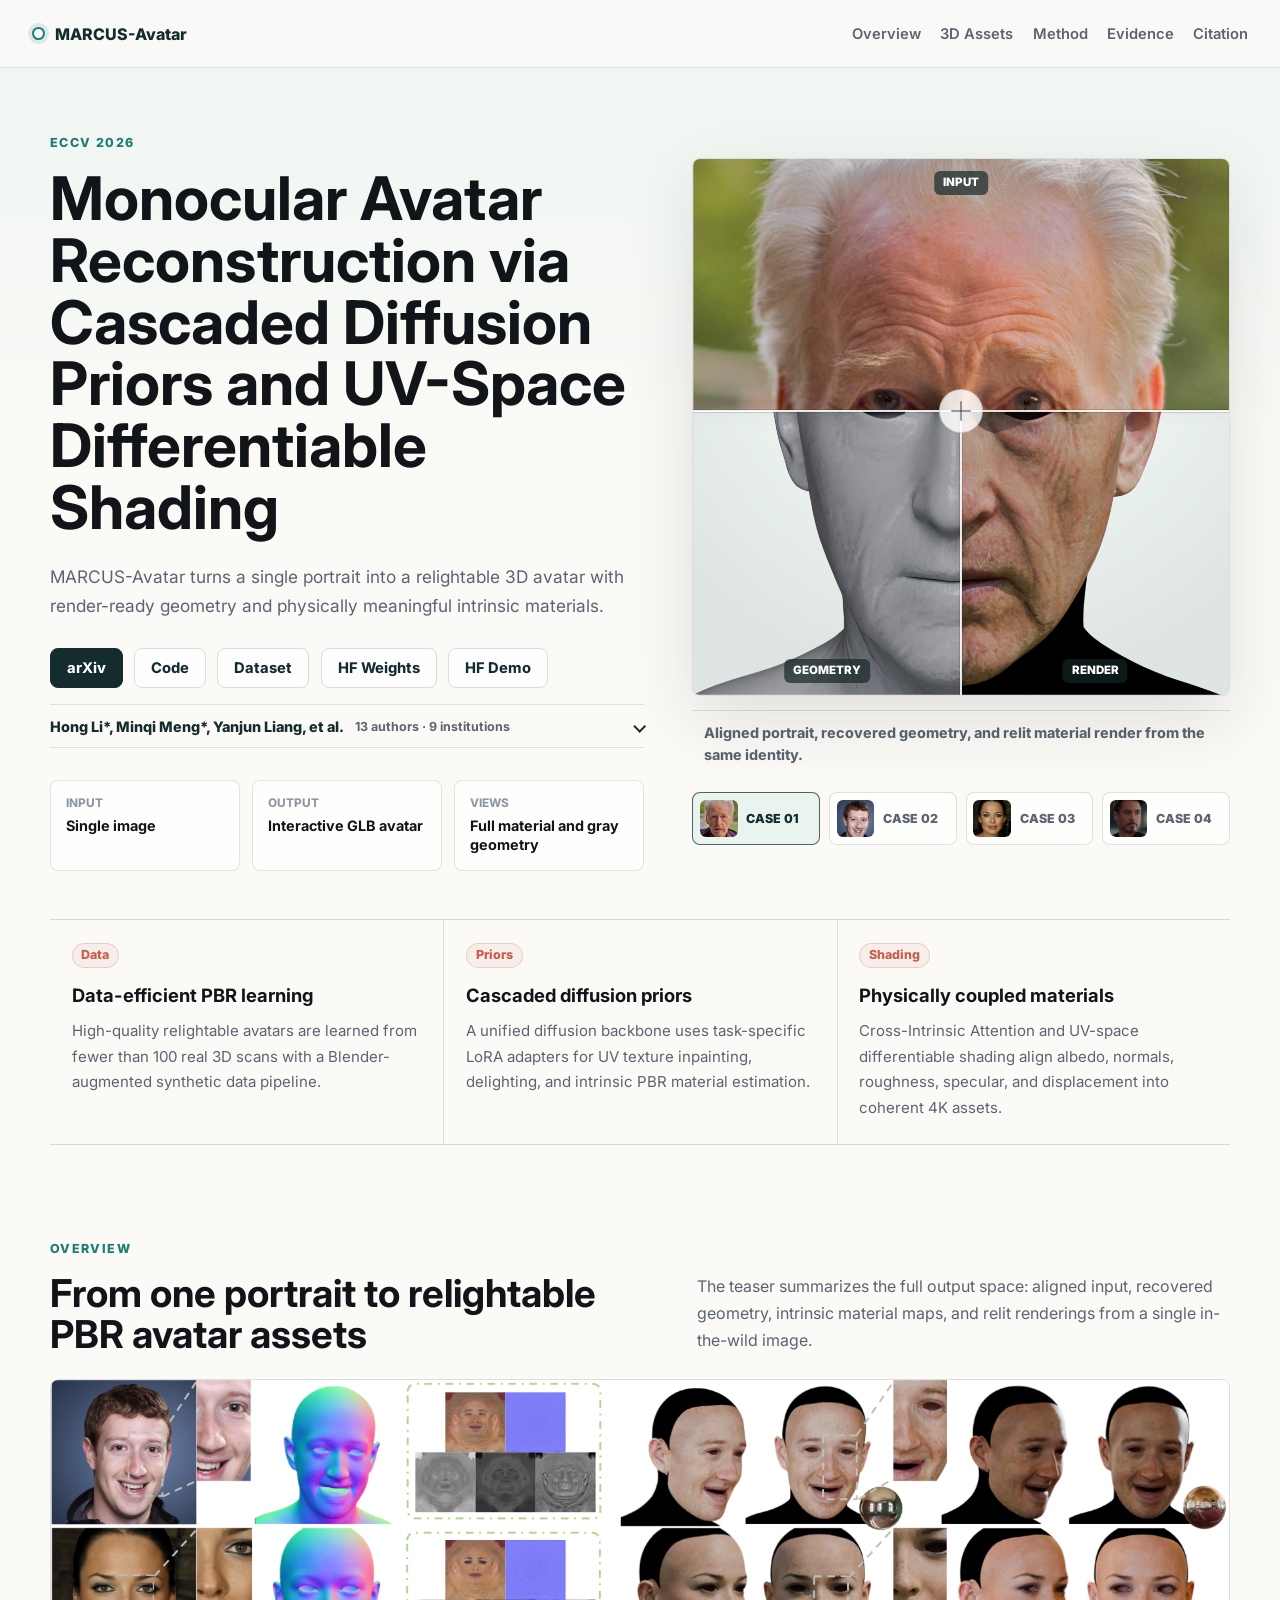
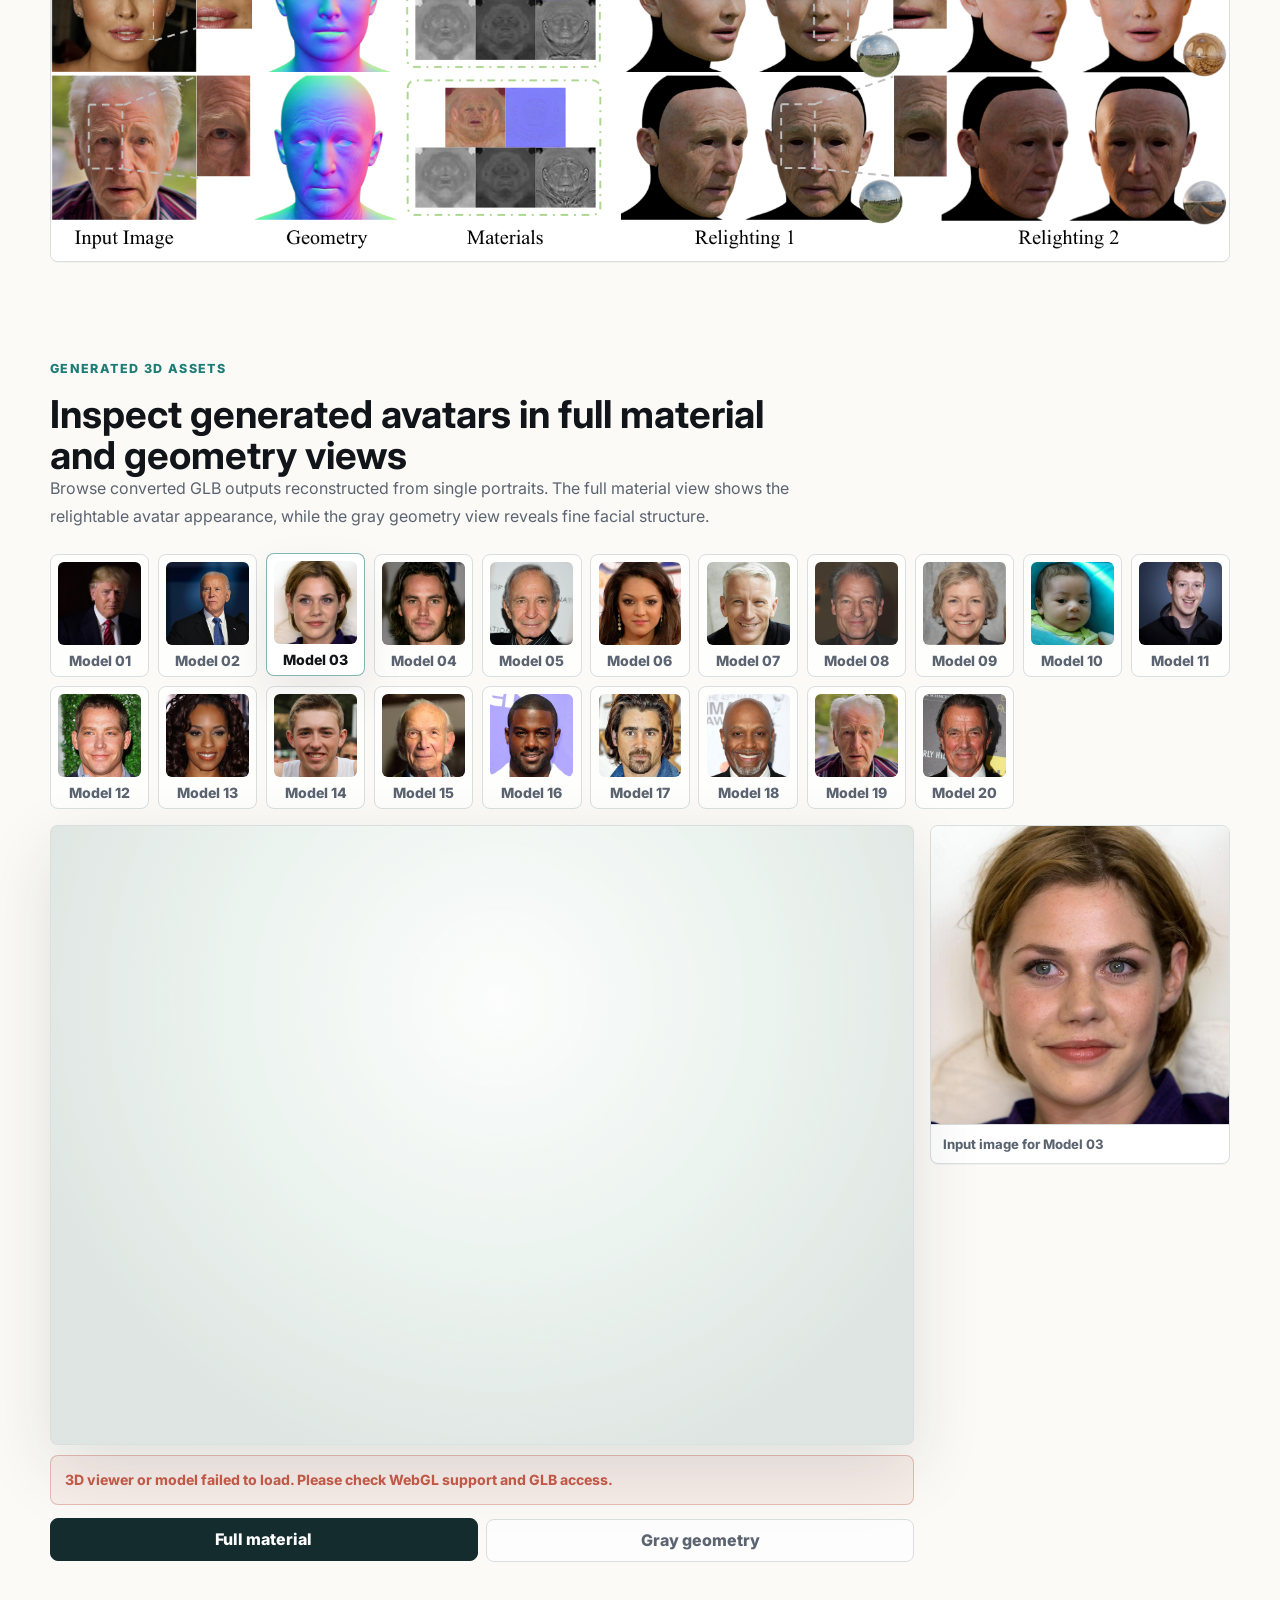
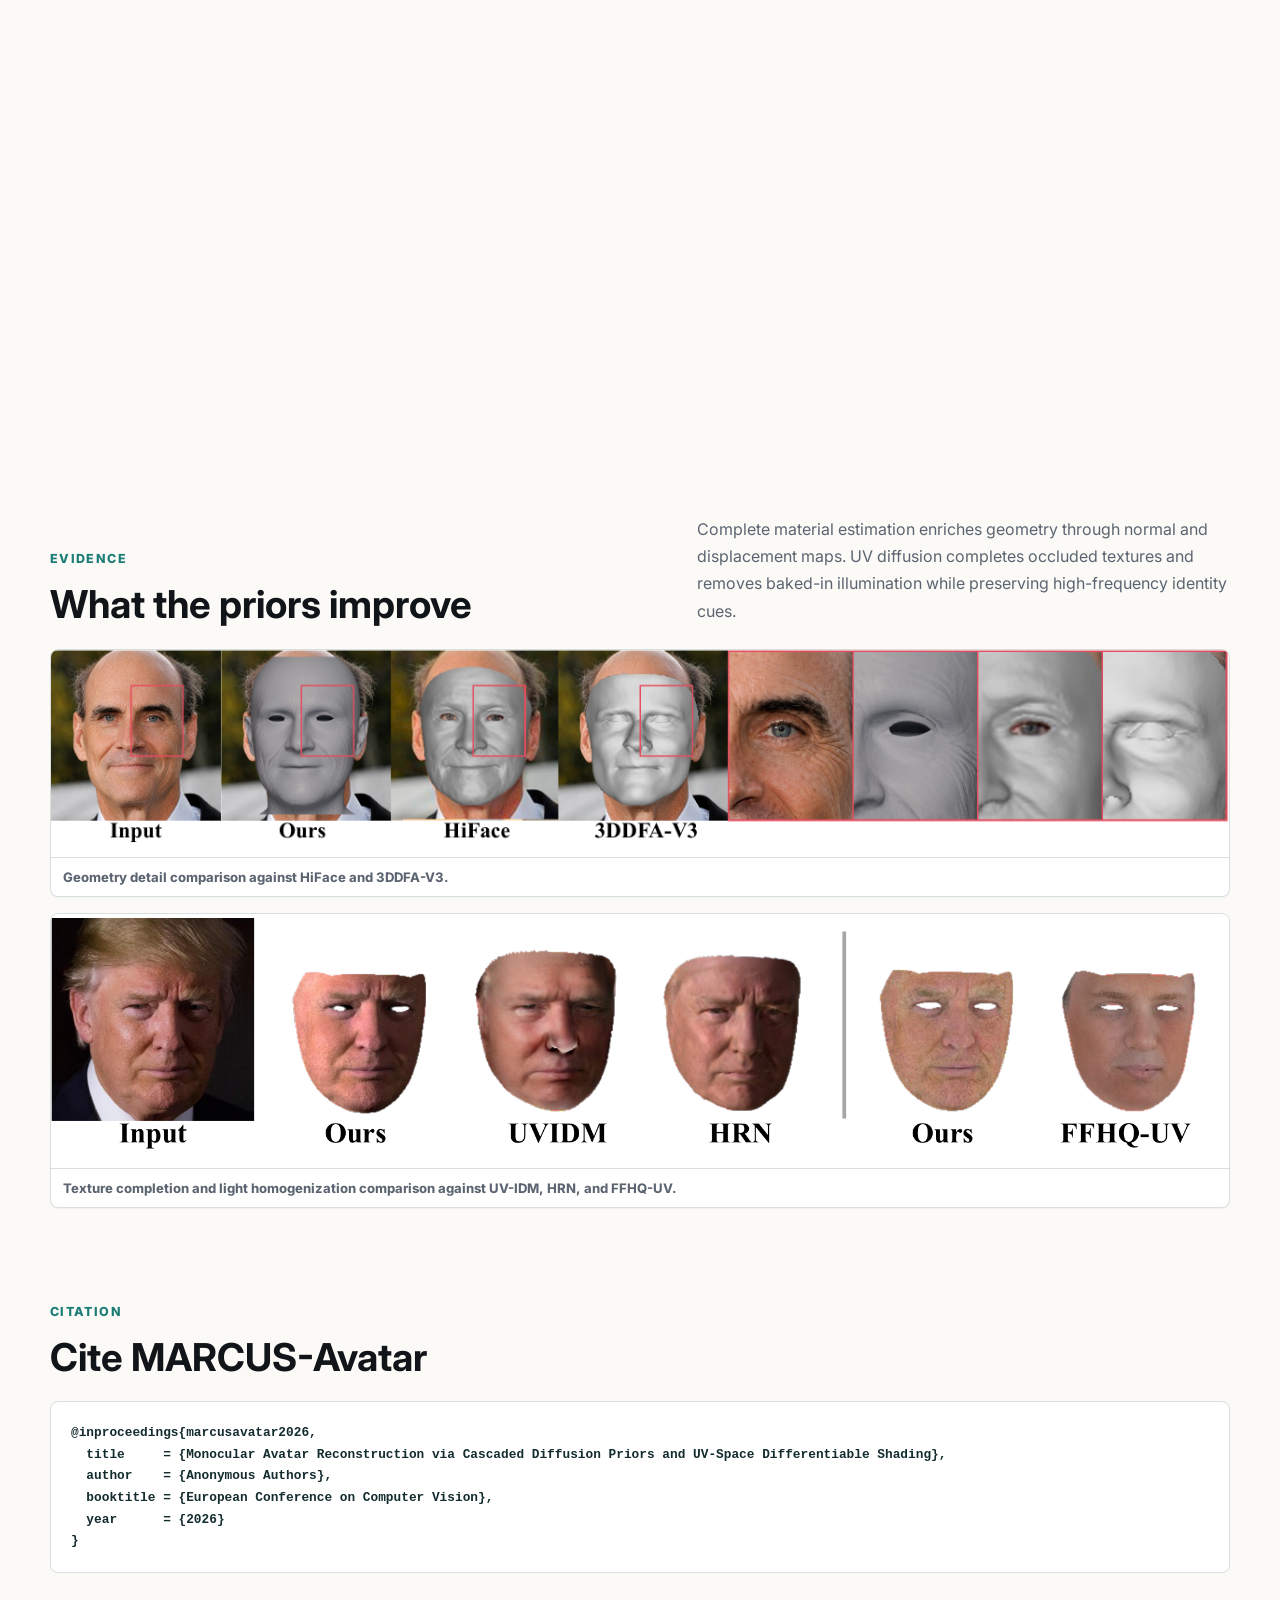
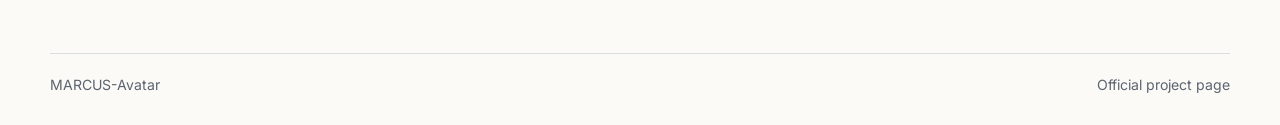
==== commit 1b4e40bc: "feat: add full supplement model gallery" ====
--- a/index.html
+++ b/index.html
@@ -217,44 +217,7 @@
         </div>
 
         <div class="asset-showcase">
-          <aside class="asset-grid" aria-label="Supplement model cases">
-            <button class="asset-button is-active" data-case="0" type="button">
-              <img src="assets/supplement/models/model-03/input.jpg" alt="" />
-              <span>Model 03</span>
-            </button>
-            <button class="asset-button" data-case="1" type="button">
-              <img src="assets/supplement/models/model-04/input.jpg" alt="" />
-              <span>Model 04</span>
-            </button>
-            <button class="asset-button" data-case="2" type="button">
-              <img src="assets/supplement/models/model-06/input.jpg" alt="" />
-              <span>Model 06</span>
-            </button>
-            <button class="asset-button" data-case="3" type="button">
-              <img src="assets/supplement/models/model-07/input.jpg" alt="" />
-              <span>Model 07</span>
-            </button>
-            <button class="asset-button" data-case="4" type="button">
-              <img src="assets/supplement/models/model-09/input.jpg" alt="" />
-              <span>Model 09</span>
-            </button>
-            <button class="asset-button" data-case="5" type="button">
-              <img src="assets/supplement/models/model-10/input.jpg" alt="" />
-              <span>Model 10</span>
-            </button>
-            <button class="asset-button" data-case="6" type="button">
-              <img src="assets/supplement/models/model-13/input.jpg" alt="" />
-              <span>Model 13</span>
-            </button>
-            <button class="asset-button" data-case="7" type="button">
-              <img src="assets/supplement/models/model-16/input.jpg" alt="" />
-              <span>Model 16</span>
-            </button>
-            <button class="asset-button" data-case="8" type="button">
-              <img src="assets/supplement/models/model-18/input.jpg" alt="" />
-              <span>Model 18</span>
-            </button>
-          </aside>
+          <aside class="asset-grid" aria-label="Supplement model cases"></aside>
 
           <div class="asset-viewer">
             <model-viewer
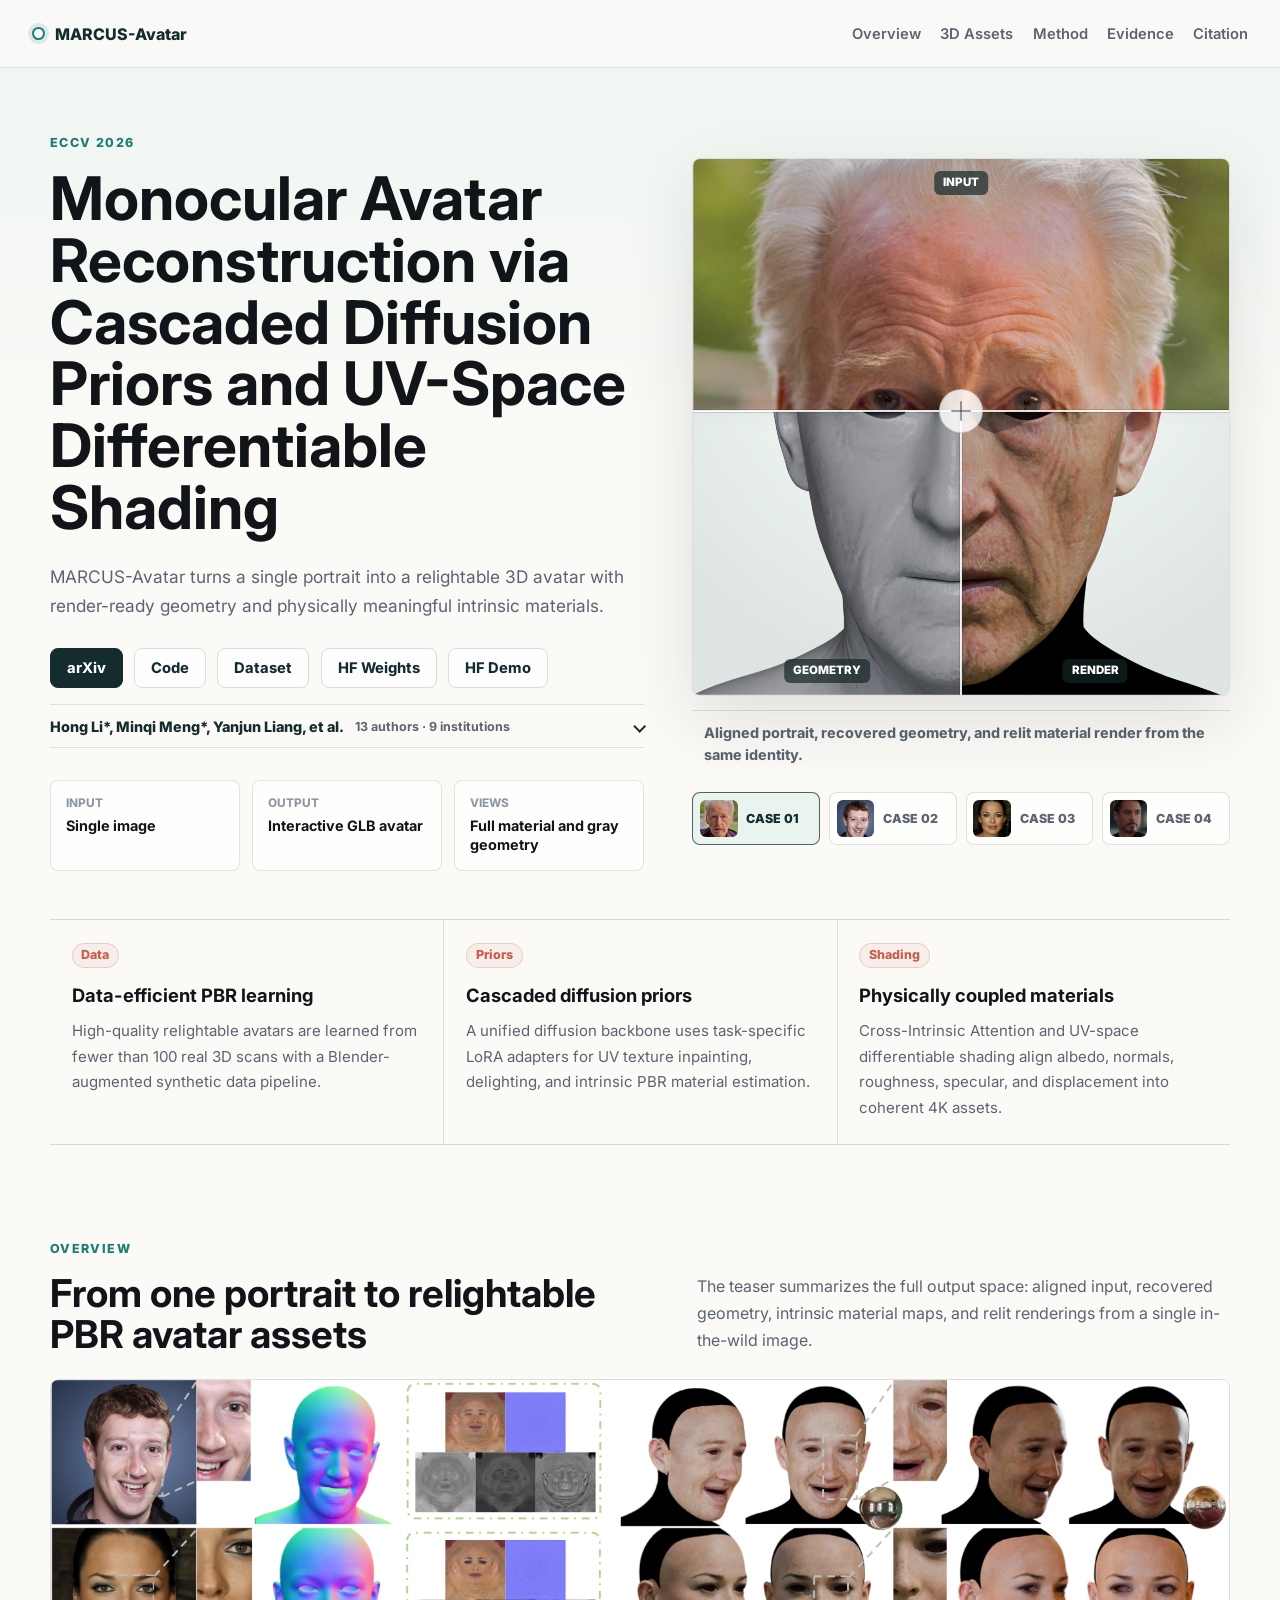
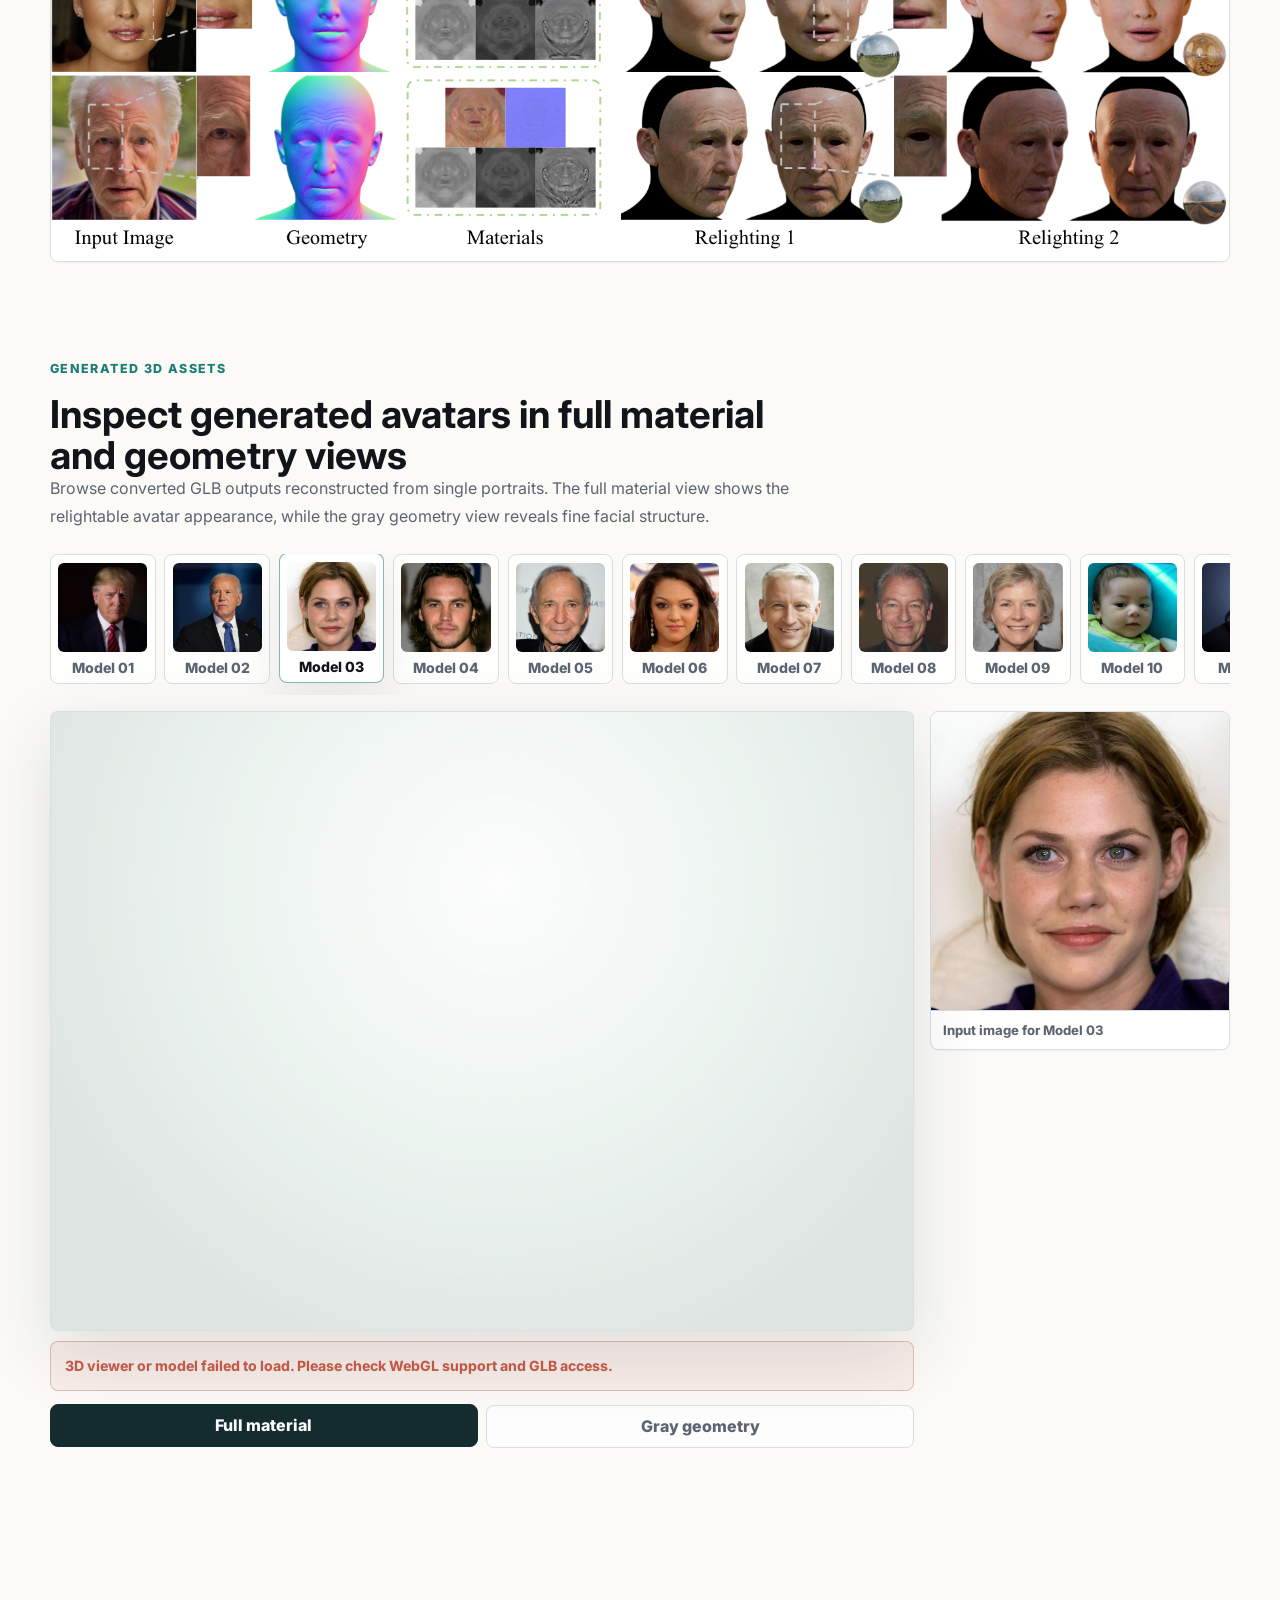
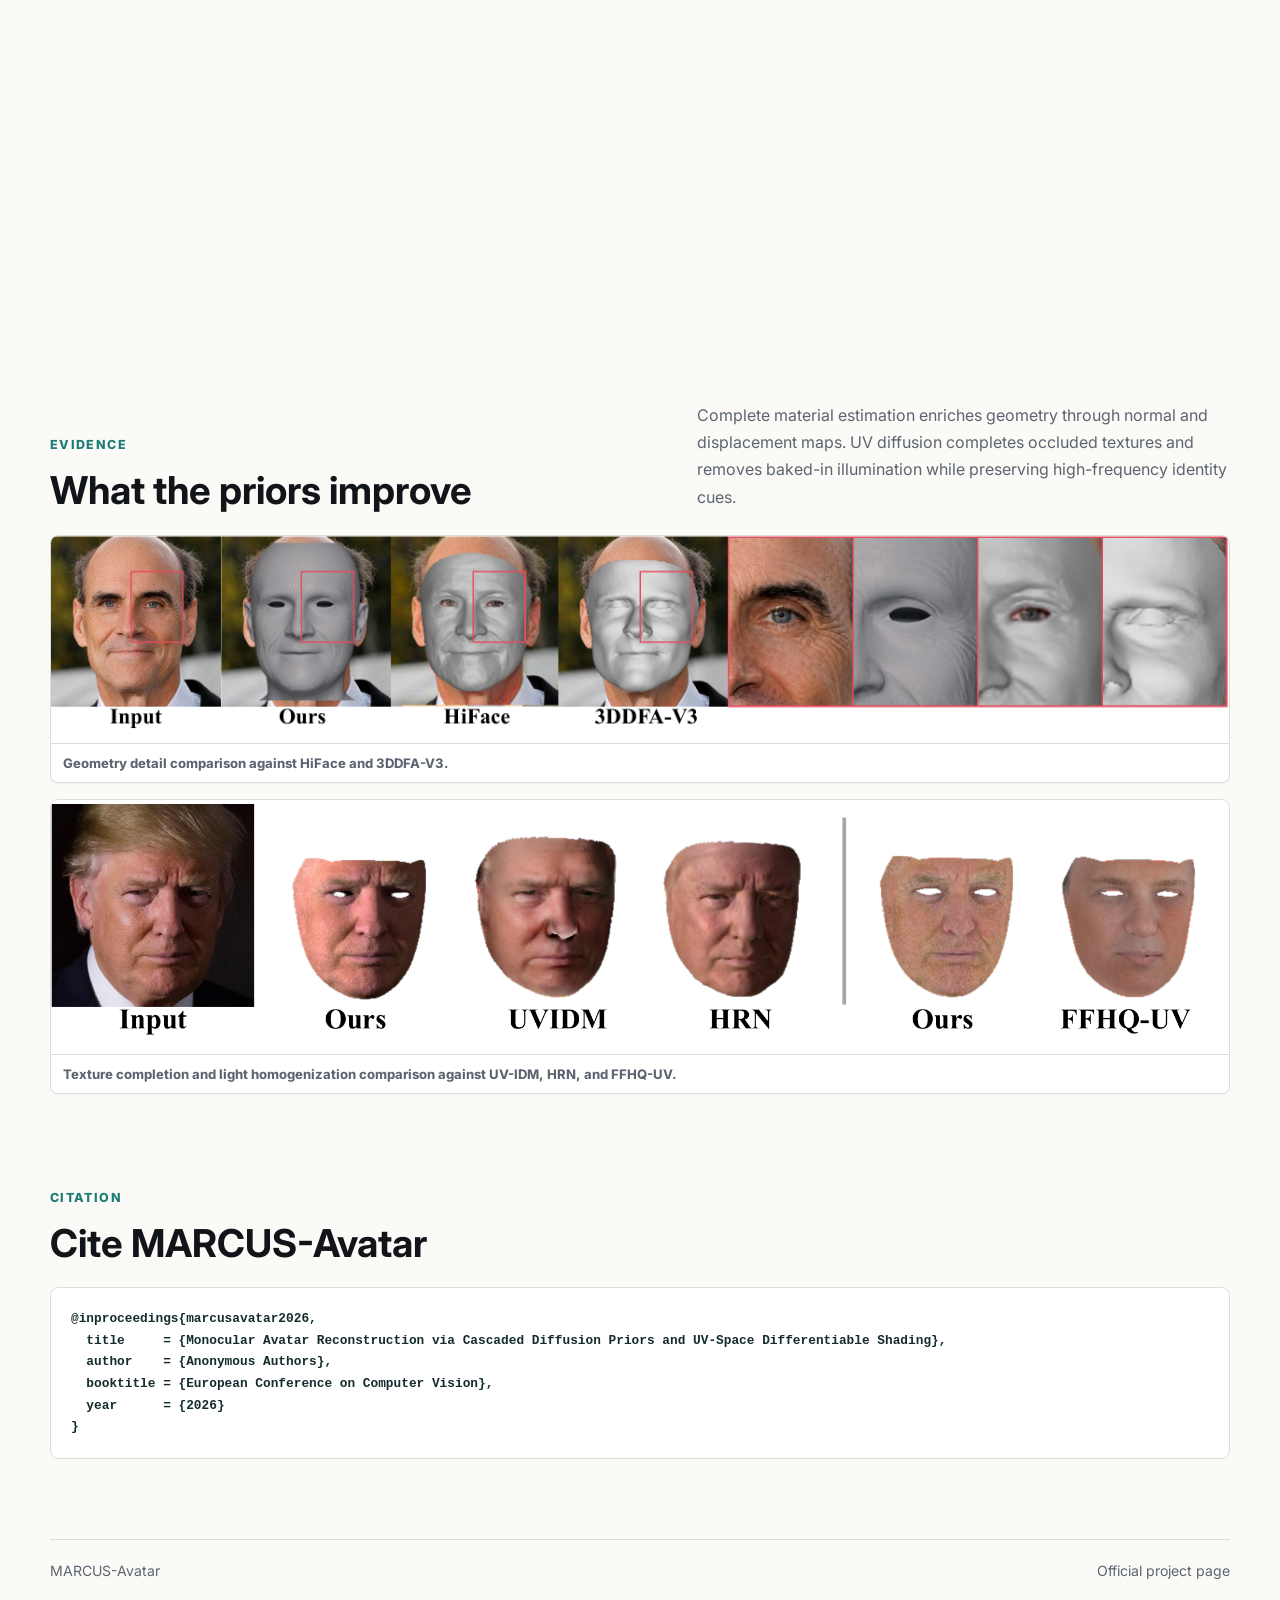
==== commit 8aa6d997: "Update arXiv link" ====
--- a/index.html
+++ b/index.html
@@ -54,7 +54,7 @@
             physically meaningful intrinsic materials.
           </p>
           <div class="action-row" aria-label="Project links">
-            <a class="action primary" href="#">arXiv</a>
+            <a class="action primary" href="https://arxiv.org/abs/2606.28144" target="_blank" rel="noopener noreferrer">arXiv</a>
             <a class="action" href="https://github.com/Luh1124/MARCUS-Avatar">Code</a>
             <a class="action" href="#">Dataset</a>
             <a class="action" href="#">HF Weights</a>
--- a/styles.css
+++ b/styles.css
@@ -944,18 +944,37 @@
 }
 
 .asset-grid {
-  display: grid;
+  display: flex;
   grid-column: 1 / -1;
-  grid-template-columns: repeat(auto-fit, minmax(92px, 1fr));
-  align-content: start;
   gap: 0.55rem;
+  overflow-x: auto;
+  padding: 0.05rem 0 0.7rem;
+  overscroll-behavior-x: contain;
+  scrollbar-color: rgba(20, 44, 46, 0.34) rgba(217, 222, 223, 0.42);
+  scrollbar-width: thin;
+  scroll-snap-type: x proximity;
+}
+
+.asset-grid::-webkit-scrollbar {
+  height: 0.55rem;
+}
+
+.asset-grid::-webkit-scrollbar-track {
+  border-radius: 999px;
+  background: rgba(217, 222, 223, 0.42);
+}
+
+.asset-grid::-webkit-scrollbar-thumb {
+  border-radius: 999px;
+  background: rgba(20, 44, 46, 0.34);
 }
 
 .asset-button {
   display: grid;
   grid-template-columns: 1fr;
+  flex: 0 0 6.6rem;
   gap: 0.45rem;
-  width: 100%;
+  width: 6.6rem;
   min-width: 0;
   padding: 0.45rem;
   border: 1px solid var(--line);
@@ -963,6 +982,7 @@
   background: rgba(255, 255, 255, 0.76);
   color: var(--muted);
   cursor: pointer;
+  scroll-snap-align: start;
   text-align: center;
   transition:
     transform 180ms ease,
@@ -1083,8 +1103,6 @@
   }
 
   .asset-grid {
-    grid-template-columns: repeat(4, minmax(0, 1fr));
-    max-height: none;
     padding-right: 0;
   }
 
@@ -1201,7 +1219,8 @@
   }
 
   .asset-grid {
-    grid-template-columns: repeat(2, minmax(0, 1fr));
+    margin-right: calc(-1 * (100vw - 100%) / 2);
+    padding-right: 0.625rem;
   }
 
   .media-section,
